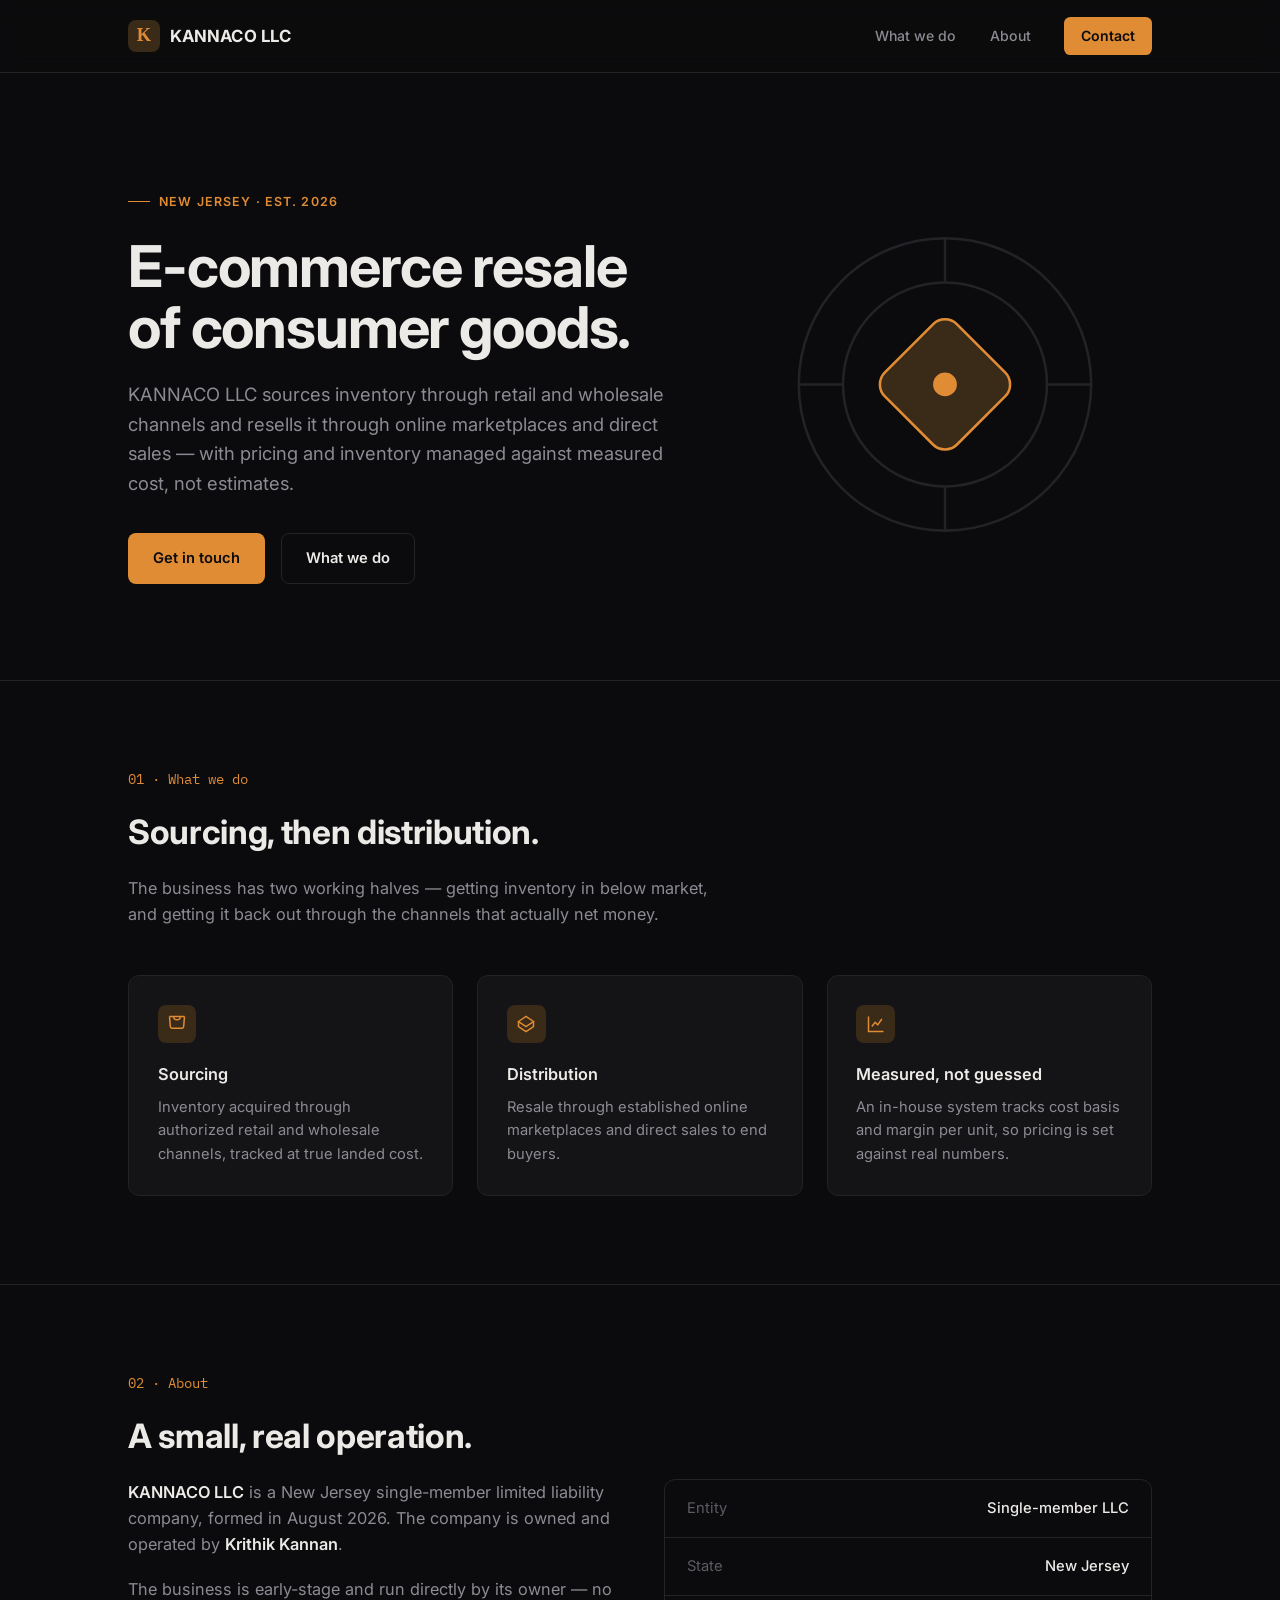
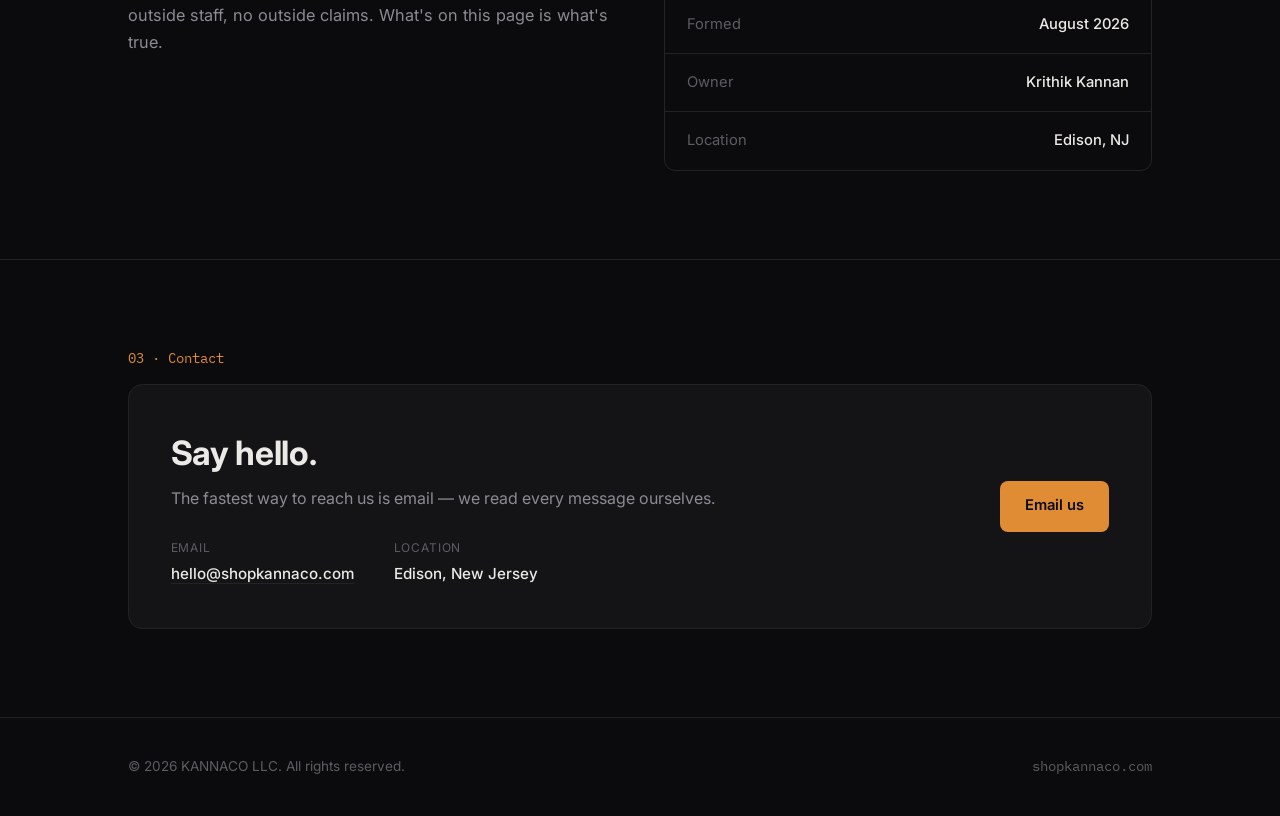
==== index.html @ 07c94c70 "Add files via upload" ====
<!doctype html>
<html lang="en">
<head>
<meta charset="utf-8">
<meta name="viewport" content="width=device-width, initial-scale=1">
<title>KANNACO LLC</title>
<meta name="description" content="KANNACO LLC — e-commerce resale of consumer goods.">
<link rel="icon" href="data:image/svg+xml,%3Csvg xmlns='http://www.w3.org/2000/svg' viewBox='0 0 100 100'%3E%3Crect width='100' height='100' rx='22' fill='%230b0b0d'/%3E%3Ctext x='50' y='68' font-family='Georgia,serif' font-size='58' fill='%23e08c34' text-anchor='middle'%3EK%3C/text%3E%3C/svg%3E">
<link rel="preconnect" href="https://fonts.googleapis.com">
<link rel="preconnect" href="https://fonts.gstatic.com" crossorigin>
<link href="https://fonts.googleapis.com/css2?family=IBM+Plex+Mono:wght@400;500&family=Inter:wght@400;500;600;700&display=swap" rel="stylesheet">
<style>
  :root{
    --bg:#0b0b0d; --bg-raised:#141417; --line:#232327;
    --fg:#eceae6; --dim:#8b8b93; --dimmer:#5c5c63;
    --accent:#e08c34; --accent-soft:#3a2a18;
    --maxw:1080px;
  }
  *{box-sizing:border-box; margin:0; padding:0}
  html{scroll-behavior:smooth}
  @media (prefers-reduced-motion: reduce){ html{scroll-behavior:auto} *{animation:none !important; transition:none !important} }

  body{
    background:var(--bg); color:var(--fg);
    font-family:'Inter',-apple-system,BlinkMacSystemFont,sans-serif;
    font-size:16px; line-height:1.6; -webkit-font-smoothing:antialiased;
  }
  .mono{font-family:'IBM Plex Mono',ui-monospace,monospace}
  a{color:inherit}
  .wrap{max-width:var(--maxw); margin-inline:auto; padding-inline:1.75rem}

  /* ---------- nav ---------- */
  header{
    position:sticky; top:0; z-index:20;
    background:rgba(11,11,13,.82); backdrop-filter:blur(10px);
    border-bottom:1px solid var(--line);
  }
  nav{display:flex; align-items:center; justify-content:space-between; height:4.5rem}
  .brand{display:flex; align-items:center; gap:.6rem; font-weight:700; font-size:1.05rem; letter-spacing:.01em; text-decoration:none}
  .brand .mark{
    width:2rem; height:2rem; border-radius:.5rem; background:var(--accent-soft);
    color:var(--accent); display:flex; align-items:center; justify-content:center;
    font-family:Georgia,serif; font-size:1.15rem; font-weight:700; flex:none;
  }
  .navlinks{display:flex; gap:2.1rem; align-items:center}
  .navlinks a{
    font-size:.88rem; color:var(--dim); text-decoration:none; font-weight:500;
    transition:color .15s ease;
  }
  .navlinks a:hover{color:var(--fg)}
  .navlinks .cta{
    color:var(--bg); background:var(--accent); padding:.5rem 1.05rem; border-radius:.4rem;
    font-weight:600;
  }
  .navlinks .cta:hover{filter:brightness(1.08)}
  .navtoggle{display:none}

  /* ---------- hero ---------- */
  .hero{padding:6.5rem 0 5.5rem; position:relative; overflow:clip}
  .hero-grid{display:grid; grid-template-columns:1.15fr .85fr; gap:3rem; align-items:center}
  .eyebrow{
    display:inline-flex; align-items:center; gap:.55rem; color:var(--accent);
    font-size:.78rem; letter-spacing:.09em; text-transform:uppercase; font-weight:600;
    margin-bottom:1.5rem;
  }
  .eyebrow::before{content:""; width:1.4rem; height:1px; background:var(--accent)}
  h1{
    font-size:clamp(2.4rem, 5vw, 3.6rem); line-height:1.06; letter-spacing:-.02em;
    font-weight:700; margin-bottom:1.4rem;
  }
  .lede{font-size:1.15rem; color:var(--dim); max-width:34rem; margin-bottom:2.2rem}
  .actions{display:flex; gap:1rem; flex-wrap:wrap}
  .btn{
    display:inline-flex; align-items:center; gap:.5rem; padding:.8rem 1.5rem;
    border-radius:.5rem; font-weight:600; font-size:.92rem; text-decoration:none;
    border:1px solid transparent; transition:transform .15s ease, filter .15s ease;
  }
  .btn-primary{background:var(--accent); color:#0b0b0d}
  .btn-primary:hover{filter:brightness(1.08); transform:translateY(-1px)}
  .btn-ghost{border-color:var(--line); color:var(--fg)}
  .btn-ghost:hover{border-color:var(--dimmer)}

  .hero-art{aspect-ratio:1; display:flex; align-items:center; justify-content:center}
  .hero-art svg{width:100%; height:100%; max-width:340px}

  /* ---------- section chrome ---------- */
  section{padding:5.5rem 0; border-top:1px solid var(--line)}
  .num{
    font-family:'IBM Plex Mono',monospace; color:var(--accent); font-size:.85rem;
    margin-bottom:.9rem; display:block;
  }
  h2{font-size:clamp(1.6rem,3vw,2.1rem); letter-spacing:-.01em; margin-bottom:1rem; font-weight:700}
  .section-lede{color:var(--dim); max-width:38rem; font-size:1.02rem; margin-bottom:3rem}

  /* ---------- what we do ---------- */
  .grid3{display:grid; grid-template-columns:repeat(3,1fr); gap:1.5rem}
  .card{
    background:var(--bg-raised); border:1px solid var(--line); border-radius:.7rem;
    padding:1.8rem;
  }
  .card .glyph{
    width:2.4rem; height:2.4rem; border-radius:.5rem; background:var(--accent-soft);
    display:flex; align-items:center; justify-content:center; margin-bottom:1.1rem;
  }
  .card h3{font-size:1.02rem; margin-bottom:.55rem; font-weight:600}
  .card p{color:var(--dim); font-size:.92rem; line-height:1.6}

  /* ---------- about ---------- */
  .about-grid{display:grid; grid-template-columns:1fr 1fr; gap:3rem; align-items:start}
  .about-copy p{color:var(--dim); font-size:1.02rem; margin-bottom:1.2rem; max-width:32rem}
  .about-copy p strong{color:var(--fg); font-weight:600}
  .facts{border:1px solid var(--line); border-radius:.7rem; overflow:hidden}
  .fact{
    display:flex; justify-content:space-between; gap:1rem; padding:1.05rem 1.4rem;
    border-bottom:1px solid var(--line); font-size:.92rem;
  }
  .fact:last-child{border-bottom:none}
  .fact .k{color:var(--dimmer)}
  .fact .v{color:var(--fg); font-weight:500; text-align:right}

  /* ---------- contact ---------- */
  .contact-box{
    background:var(--bg-raised); border:1px solid var(--line); border-radius:.9rem;
    padding:2.6rem; display:flex; justify-content:space-between; align-items:center; gap:2rem; flex-wrap:wrap;
  }
  .contact-box h2{margin-bottom:.4rem}
  .contact-box p{color:var(--dim)}
  .contact-meta{display:flex; gap:2.5rem; margin-top:1.6rem; flex-wrap:wrap}
  .contact-meta .k{font-size:.75rem; text-transform:uppercase; letter-spacing:.07em; color:var(--dimmer); margin-bottom:.3rem}
  .contact-meta .v{font-size:.95rem; font-weight:500}
  .contact-meta a{text-decoration:none; border-bottom:1px solid var(--line)}
  .contact-meta a:hover{border-color:var(--accent); color:var(--accent)}

  footer{border-top:1px solid var(--line); padding:2.4rem 0; color:var(--dimmer); font-size:.85rem}
  footer .wrap{display:flex; justify-content:space-between; align-items:center; flex-wrap:wrap; gap:.8rem}

  @media (max-width: 860px){
    .navlinks{gap:1.2rem}
    .navlinks a:not(.cta){display:none}
    .hero-grid{grid-template-columns:1fr}
    .hero-art{order:-1; max-width:220px; margin-inline:auto}
    .grid3{grid-template-columns:1fr}
    .about-grid{grid-template-columns:1fr; gap:2rem}
    .contact-box{flex-direction:column; align-items:flex-start}
  }
</style>
</head>
<body>

<header>
  <div class="wrap">
    <nav>
      <a class="brand" href="#top">
        <span class="mark">K</span>
        KANNACO&nbsp;LLC
      </a>
      <div class="navlinks">
        <a href="#what-we-do">What we do</a>
        <a href="#about">About</a>
        <a href="#contact" class="cta">Contact</a>
      </div>
    </nav>
  </div>
</header>

<main id="top">

  <section class="hero" style="border-top:none">
    <div class="wrap hero-grid">
      <div>
        <span class="eyebrow">New Jersey · Est. 2026</span>
        <h1>E-commerce resale of&nbsp;consumer&nbsp;goods.</h1>
        <p class="lede">
          KANNACO LLC sources inventory through retail and wholesale channels and
          resells it through online marketplaces and direct sales — with pricing
          and inventory managed against measured cost, not estimates.
        </p>
        <div class="actions">
          <a class="btn btn-primary" href="#contact">Get in touch</a>
          <a class="btn btn-ghost" href="#what-we-do">What we do</a>
        </div>
      </div>
      <div class="hero-art" aria-hidden="true">
        <svg viewBox="0 0 200 200" fill="none">
          <circle cx="100" cy="100" r="86" stroke="#232327" stroke-width="1.5"/>
          <circle cx="100" cy="100" r="60" stroke="#232327" stroke-width="1.5"/>
          <path d="M100 14 L100 40 M100 160 L100 186 M14 100 L40 100 M160 100 L186 100" stroke="#232327" stroke-width="1.5"/>
          <rect x="70" y="70" width="60" height="60" rx="10" fill="#3a2a18" stroke="#e08c34" stroke-width="1.5" transform="rotate(45 100 100)"/>
          <circle cx="100" cy="100" r="7" fill="#e08c34"/>
        </svg>
      </div>
    </div>
  </section>

  <section id="what-we-do">
    <div class="wrap">
      <span class="num">01 · What we do</span>
      <h2>Sourcing, then distribution.</h2>
      <p class="section-lede">
        The business has two working halves — getting inventory in below market,
        and getting it back out through the channels that actually net money.
      </p>
      <div class="grid3">
        <div class="card">
          <div class="glyph">
            <svg width="20" height="20" viewBox="0 0 24 24" fill="none" stroke="#e08c34" stroke-width="1.8"><path d="M3 3h18M3 3l1 12a2 2 0 0 0 2 2h12a2 2 0 0 0 2-2l1-12M8 3v0a4 4 0 0 0 8 0v0"/></svg>
          </div>
          <h3>Sourcing</h3>
          <p>Inventory acquired through authorized retail and wholesale channels, tracked at true landed cost.</p>
        </div>
        <div class="card">
          <div class="glyph">
            <svg width="20" height="20" viewBox="0 0 24 24" fill="none" stroke="#e08c34" stroke-width="1.8"><path d="M3 9l9-6 9 6-9 6-9-6zM3 9v6l9 6 9-6V9"/></svg>
          </div>
          <h3>Distribution</h3>
          <p>Resale through established online marketplaces and direct sales to end buyers.</p>
        </div>
        <div class="card">
          <div class="glyph">
            <svg width="20" height="20" viewBox="0 0 24 24" fill="none" stroke="#e08c34" stroke-width="1.8"><path d="M3 3v18h18M7 15l4-5 3 3 5-7"/></svg>
          </div>
          <h3>Measured, not guessed</h3>
          <p>An in-house system tracks cost basis and margin per unit, so pricing is set against real numbers.</p>
        </div>
      </div>
    </div>
  </section>

  <section id="about">
    <div class="wrap">
      <span class="num">02 · About</span>
      <h2>A small, real operation.</h2>
      <div class="about-grid">
        <div class="about-copy">
          <p>
            <strong>KANNACO LLC</strong> is a New Jersey single-member limited liability
            company, formed in August 2026. The company is owned and operated by
            <strong>Krithik&nbsp;Kannan</strong>.
          </p>
          <p>
            The business is early-stage and run directly by its owner — no outside
            staff, no outside claims. What's on this page is what's true.
          </p>
        </div>
        <div class="facts">
          <div class="fact"><span class="k">Entity</span><span class="v">Single-member LLC</span></div>
          <div class="fact"><span class="k">State</span><span class="v">New Jersey</span></div>
          <div class="fact"><span class="k">Formed</span><span class="v">August 2026</span></div>
          <div class="fact"><span class="k">Owner</span><span class="v">Krithik Kannan</span></div>
          <div class="fact"><span class="k">Location</span><span class="v">Edison, NJ</span></div>
        </div>
      </div>
    </div>
  </section>

  <section id="contact">
    <div class="wrap">
      <span class="num">03 · Contact</span>
      <div class="contact-box">
        <div>
          <h2>Say hello.</h2>
          <p>The fastest way to reach us is email — we read every message ourselves.</p>
          <div class="contact-meta">
            <div><div class="k">Email</div><div class="v"><a href="mailto:hello@shopkannaco.com">hello@shopkannaco.com</a></div></div>
            <div><div class="k">Location</div><div class="v">Edison, New Jersey</div></div>
          </div>
        </div>
        <a class="btn btn-primary" href="mailto:hello@shopkannaco.com">Email us</a>
      </div>
    </div>
  </section>

</main>

<footer>
  <div class="wrap">
    <span>© 2026 KANNACO LLC. All rights reserved.</span>
    <span class="mono" style="color:var(--dimmer)">shopkannaco.com</span>
  </div>
</footer>

</body>
</html>
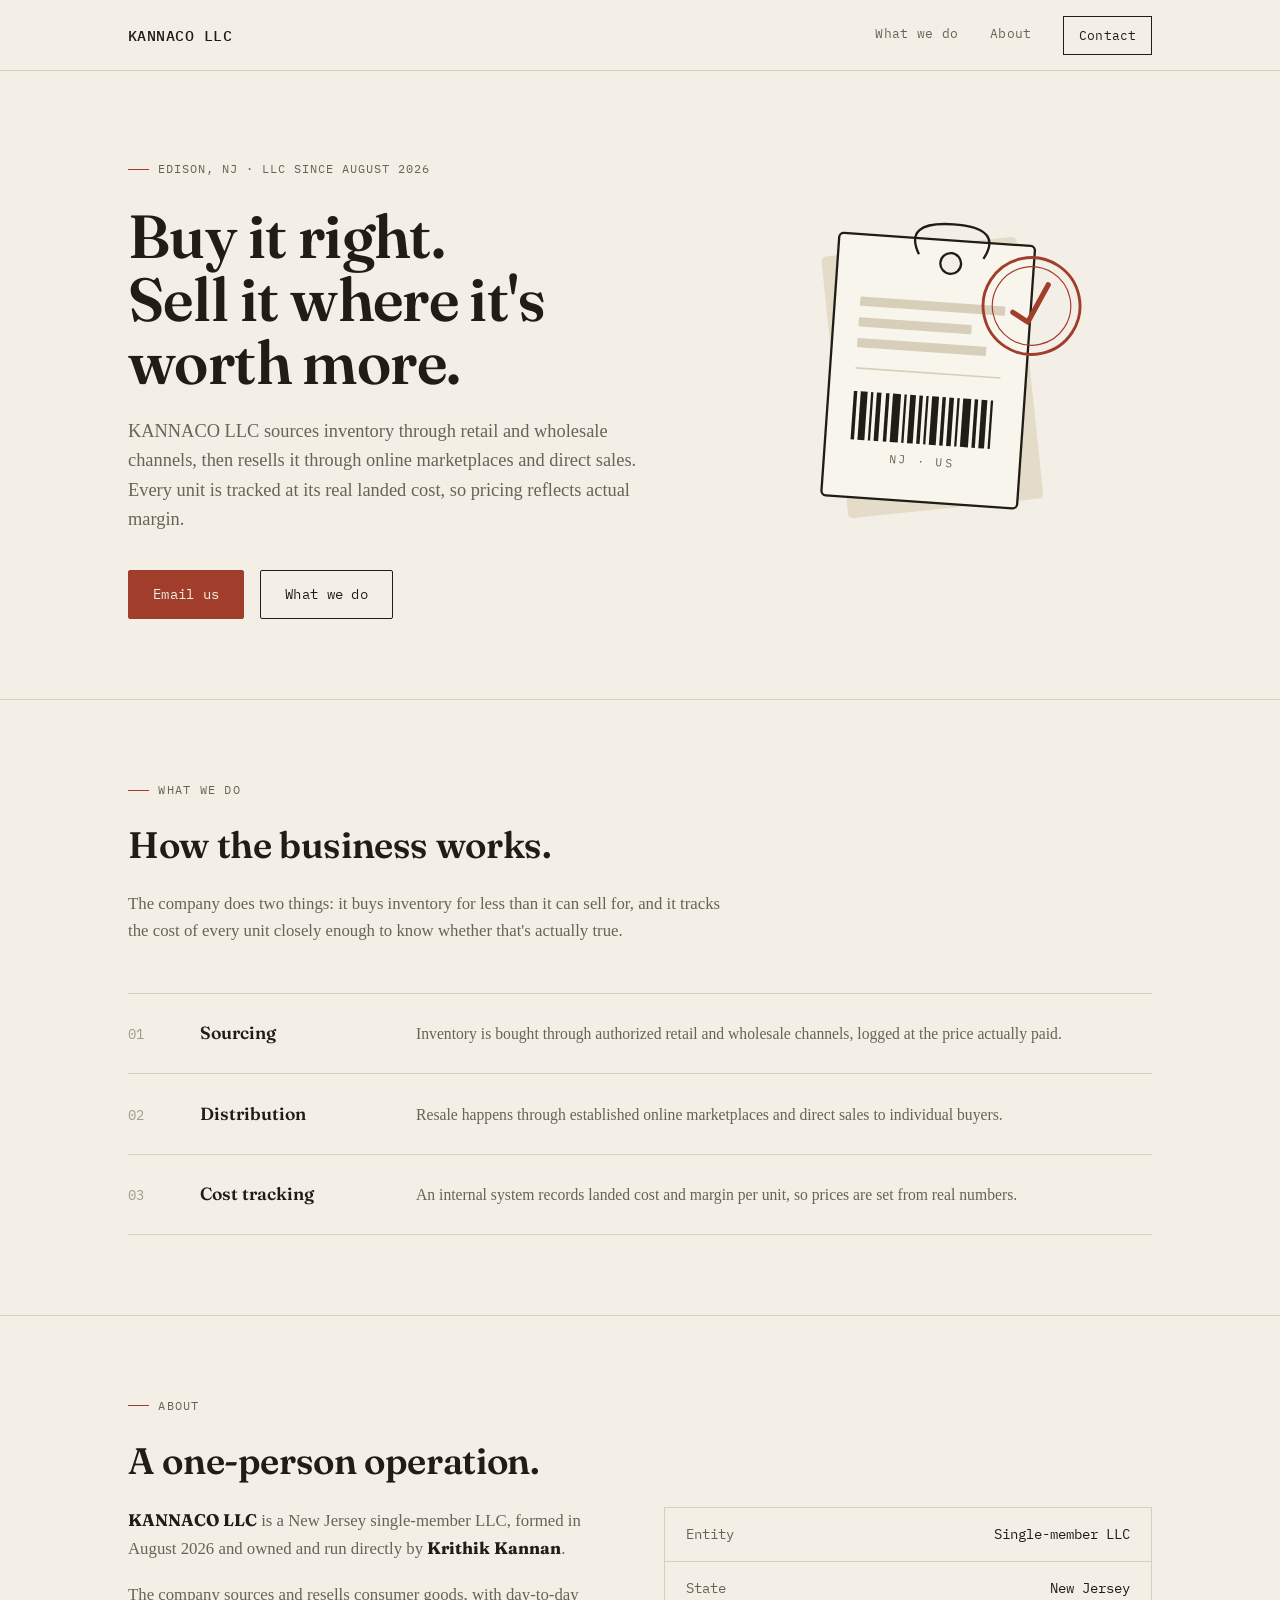
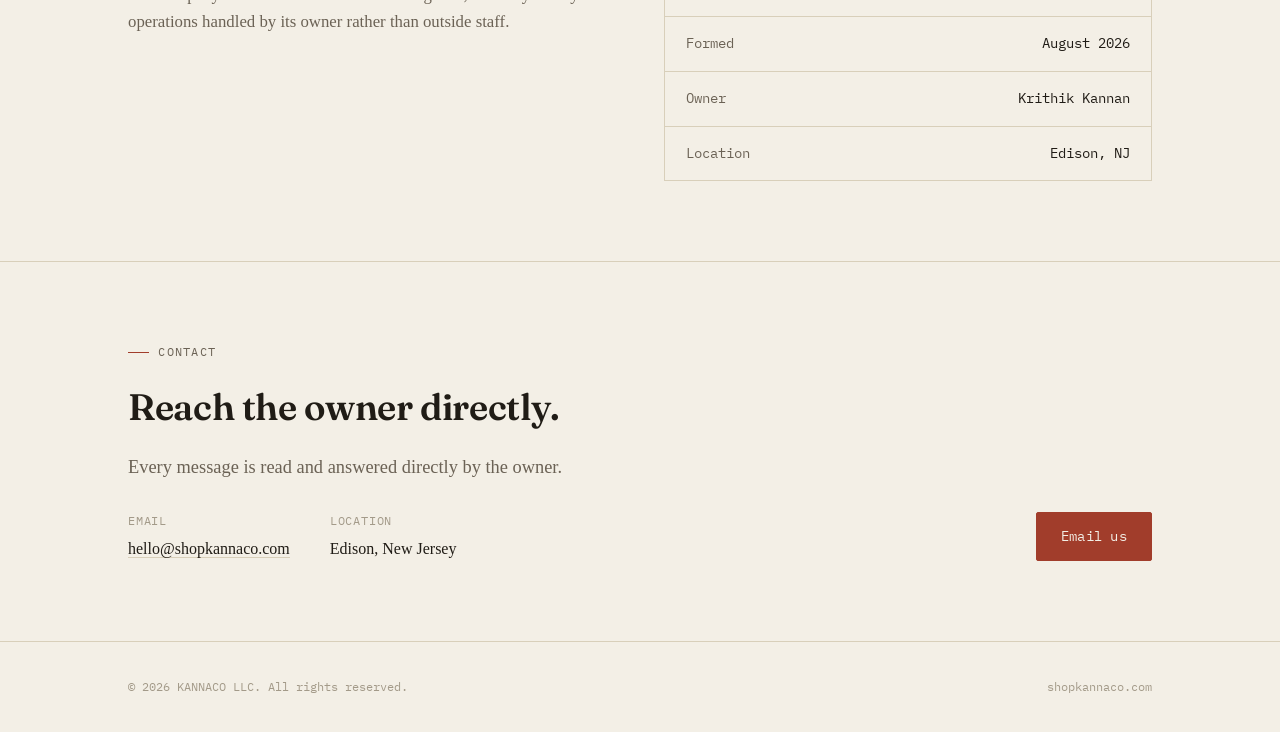
==== commit edd29bc4: "Add files via upload" ====
--- a/index.html
+++ b/index.html
@@ -4,16 +4,16 @@
 <meta charset="utf-8">
 <meta name="viewport" content="width=device-width, initial-scale=1">
 <title>KANNACO LLC</title>
-<meta name="description" content="KANNACO LLC — e-commerce resale of consumer goods.">
-<link rel="icon" href="data:image/svg+xml,%3Csvg xmlns='http://www.w3.org/2000/svg' viewBox='0 0 100 100'%3E%3Crect width='100' height='100' rx='22' fill='%230b0b0d'/%3E%3Ctext x='50' y='68' font-family='Georgia,serif' font-size='58' fill='%23e08c34' text-anchor='middle'%3EK%3C/text%3E%3C/svg%3E">
+<meta name="description" content="KANNACO LLC — e-commerce resale of consumer goods. Edison, New Jersey.">
+<link rel="icon" href="data:image/svg+xml,%3Csvg xmlns='http://www.w3.org/2000/svg' viewBox='0 0 100 100'%3E%3Crect width='100' height='100' fill='%23f3efe6'/%3E%3Ccircle cx='50' cy='50' r='34' fill='none' stroke='%23a13d2b' stroke-width='5'/%3E%3Cpath d='M36 51 L46 61 L66 34' stroke='%23a13d2b' stroke-width='7' fill='none' stroke-linecap='round' stroke-linejoin='round'/%3E%3C/svg%3E">
 <link rel="preconnect" href="https://fonts.googleapis.com">
 <link rel="preconnect" href="https://fonts.gstatic.com" crossorigin>
-<link href="https://fonts.googleapis.com/css2?family=IBM+Plex+Mono:wght@400;500&family=Inter:wght@400;500;600;700&display=swap" rel="stylesheet">
+<link href="https://fonts.googleapis.com/css2?family=Fraunces:opsz,wght@9..144,300..700&family=IBM+Plex+Mono:wght@400;500&display=swap" rel="stylesheet">
 <style>
   :root{
-    --bg:#0b0b0d; --bg-raised:#141417; --line:#232327;
-    --fg:#eceae6; --dim:#8b8b93; --dimmer:#5c5c63;
-    --accent:#e08c34; --accent-soft:#3a2a18;
+    --paper:#f3efe6; --paper-raised:#ece5d3; --line:#d8cfba;
+    --ink:#201c16; --dim:#6b6255; --dimmer:#a39a89;
+    --accent:#a13d2b; --accent-ink:#f3efe6;
     --maxw:1080px;
   }
   *{box-sizing:border-box; margin:0; padding:0}
@@ -21,9 +21,10 @@
   @media (prefers-reduced-motion: reduce){ html{scroll-behavior:auto} *{animation:none !important; transition:none !important} }
 
   body{
-    background:var(--bg); color:var(--fg);
-    font-family:'Inter',-apple-system,BlinkMacSystemFont,sans-serif;
-    font-size:16px; line-height:1.6; -webkit-font-smoothing:antialiased;
+    background:var(--paper); color:var(--ink);
+    font-family:'Fraunces',Georgia,'Times New Roman',serif;
+    font-optical-sizing:auto;
+    font-size:17px; line-height:1.6; -webkit-font-smoothing:antialiased;
   }
   .mono{font-family:'IBM Plex Mono',ui-monospace,monospace}
   a{color:inherit}
@@ -32,116 +33,117 @@
   /* ---------- nav ---------- */
   header{
     position:sticky; top:0; z-index:20;
-    background:rgba(11,11,13,.82); backdrop-filter:blur(10px);
+    background:var(--paper);
     border-bottom:1px solid var(--line);
   }
-  nav{display:flex; align-items:center; justify-content:space-between; height:4.5rem}
-  .brand{display:flex; align-items:center; gap:.6rem; font-weight:700; font-size:1.05rem; letter-spacing:.01em; text-decoration:none}
-  .brand .mark{
-    width:2rem; height:2rem; border-radius:.5rem; background:var(--accent-soft);
-    color:var(--accent); display:flex; align-items:center; justify-content:center;
-    font-family:Georgia,serif; font-size:1.15rem; font-weight:700; flex:none;
-  }
-  .navlinks{display:flex; gap:2.1rem; align-items:center}
+  nav{display:flex; align-items:center; justify-content:space-between; height:4.4rem}
+  .brand{
+    font-family:'IBM Plex Mono',monospace; font-weight:500; font-size:.95rem;
+    letter-spacing:.03em; text-decoration:none; color:var(--ink);
+  }
+  .navlinks{display:flex; gap:2rem; align-items:center}
   .navlinks a{
-    font-size:.88rem; color:var(--dim); text-decoration:none; font-weight:500;
-    transition:color .15s ease;
-  }
-  .navlinks a:hover{color:var(--fg)}
+    font-family:'IBM Plex Mono',monospace; font-size:.82rem; color:var(--dim);
+    text-decoration:none; letter-spacing:.02em;
+    padding-bottom:.2rem; border-bottom:1px solid transparent;
+    transition:color .15s ease, border-color .15s ease;
+  }
+  .navlinks a:hover{color:var(--ink); border-color:var(--dimmer)}
   .navlinks .cta{
-    color:var(--bg); background:var(--accent); padding:.5rem 1.05rem; border-radius:.4rem;
-    font-weight:600;
-  }
-  .navlinks .cta:hover{filter:brightness(1.08)}
-  .navtoggle{display:none}
+    color:var(--ink); border:1px solid var(--ink); padding:.5rem .9rem;
+    border-bottom:1px solid var(--ink);
+  }
+  .navlinks .cta:hover{background:var(--ink); color:var(--paper)}
 
   /* ---------- hero ---------- */
-  .hero{padding:6.5rem 0 5.5rem; position:relative; overflow:clip}
+  .hero{padding:5.5rem 0 5rem; position:relative; overflow:clip}
   .hero-grid{display:grid; grid-template-columns:1.15fr .85fr; gap:3rem; align-items:center}
-  .eyebrow{
-    display:inline-flex; align-items:center; gap:.55rem; color:var(--accent);
-    font-size:.78rem; letter-spacing:.09em; text-transform:uppercase; font-weight:600;
-    margin-bottom:1.5rem;
-  }
-  .eyebrow::before{content:""; width:1.4rem; height:1px; background:var(--accent)}
+  .letterhead{
+    font-family:'IBM Plex Mono',monospace; color:var(--dim); font-size:.78rem;
+    letter-spacing:.08em; text-transform:uppercase; margin-bottom:1.6rem;
+    display:flex; align-items:center; gap:.6rem;
+  }
+  .letterhead::before{content:""; width:1.3rem; height:1px; background:var(--accent); flex:none}
   h1{
-    font-size:clamp(2.4rem, 5vw, 3.6rem); line-height:1.06; letter-spacing:-.02em;
-    font-weight:700; margin-bottom:1.4rem;
-  }
-  .lede{font-size:1.15rem; color:var(--dim); max-width:34rem; margin-bottom:2.2rem}
+    font-family:'Fraunces',serif; font-optical-sizing:auto;
+    font-size:clamp(2.5rem, 5.2vw, 3.8rem); line-height:1.04; letter-spacing:-.01em;
+    font-weight:600; margin-bottom:1.4rem;
+  }
+  .lede{font-size:1.15rem; color:var(--dim); max-width:34rem; margin-bottom:2.2rem; font-family:Georgia,'Times New Roman',serif;}
   .actions{display:flex; gap:1rem; flex-wrap:wrap}
   .btn{
     display:inline-flex; align-items:center; gap:.5rem; padding:.8rem 1.5rem;
-    border-radius:.5rem; font-weight:600; font-size:.92rem; text-decoration:none;
-    border:1px solid transparent; transition:transform .15s ease, filter .15s ease;
-  }
-  .btn-primary{background:var(--accent); color:#0b0b0d}
-  .btn-primary:hover{filter:brightness(1.08); transform:translateY(-1px)}
-  .btn-ghost{border-color:var(--line); color:var(--fg)}
-  .btn-ghost:hover{border-color:var(--dimmer)}
-
-  .hero-art{aspect-ratio:1; display:flex; align-items:center; justify-content:center}
-  .hero-art svg{width:100%; height:100%; max-width:340px}
+    font-family:'IBM Plex Mono',monospace; font-size:.85rem; letter-spacing:.02em;
+    text-decoration:none; border-radius:2px;
+    border:1px solid var(--ink); transition:background .15s ease, color .15s ease;
+  }
+  .btn-primary{background:var(--accent); border-color:var(--accent); color:var(--accent-ink)}
+  .btn-primary:hover{background:#8a3323; border-color:#8a3323}
+  .btn-ghost{color:var(--ink)}
+  .btn-ghost:hover{background:var(--ink); color:var(--paper)}
+
+  .hero-art{display:flex; align-items:center; justify-content:center}
+  .hero-art svg{width:100%; height:auto; max-width:300px}
 
   /* ---------- section chrome ---------- */
-  section{padding:5.5rem 0; border-top:1px solid var(--line)}
-  .num{
-    font-family:'IBM Plex Mono',monospace; color:var(--accent); font-size:.85rem;
-    margin-bottom:.9rem; display:block;
-  }
-  h2{font-size:clamp(1.6rem,3vw,2.1rem); letter-spacing:-.01em; margin-bottom:1rem; font-weight:700}
-  .section-lede{color:var(--dim); max-width:38rem; font-size:1.02rem; margin-bottom:3rem}
-
-  /* ---------- what we do ---------- */
-  .grid3{display:grid; grid-template-columns:repeat(3,1fr); gap:1.5rem}
-  .card{
-    background:var(--bg-raised); border:1px solid var(--line); border-radius:.7rem;
-    padding:1.8rem;
-  }
-  .card .glyph{
-    width:2.4rem; height:2.4rem; border-radius:.5rem; background:var(--accent-soft);
-    display:flex; align-items:center; justify-content:center; margin-bottom:1.1rem;
-  }
-  .card h3{font-size:1.02rem; margin-bottom:.55rem; font-weight:600}
-  .card p{color:var(--dim); font-size:.92rem; line-height:1.6}
+  section{padding:5rem 0; border-top:1px solid var(--line)}
+  .kicker{
+    font-family:'IBM Plex Mono',monospace; color:var(--dim); font-size:.78rem;
+    letter-spacing:.1em; text-transform:uppercase; margin-bottom:1rem; display:flex;
+    align-items:center; gap:.6rem;
+  }
+  .kicker::before{content:""; width:1.3rem; height:1px; background:var(--accent); flex:none}
+  h2{
+    font-family:'Fraunces',serif; font-optical-sizing:auto;
+    font-size:clamp(1.7rem,3.2vw,2.3rem); letter-spacing:-.01em; margin-bottom:1rem; font-weight:600;
+  }
+  .section-lede{color:var(--dim); max-width:38rem; font-size:1.05rem; margin-bottom:3rem; font-family:Georgia,'Times New Roman',serif;}
+
+  /* ---------- what we do: manifest rows ---------- */
+  .manifest{border-top:1px solid var(--line)}
+  .row{
+    display:grid; grid-template-columns:3rem 12rem 1fr; gap:1.5rem;
+    padding:1.6rem 0; border-bottom:1px solid var(--line); align-items:baseline;
+  }
+  .row .idx{font-family:'IBM Plex Mono',monospace; color:var(--dimmer); font-size:.85rem}
+  .row .label{font-family:'Fraunces',serif; font-weight:600; font-size:1.1rem}
+  .row .desc{color:var(--dim); font-family:Georgia,'Times New Roman',serif; font-size:.98rem; line-height:1.6}
 
   /* ---------- about ---------- */
   .about-grid{display:grid; grid-template-columns:1fr 1fr; gap:3rem; align-items:start}
-  .about-copy p{color:var(--dim); font-size:1.02rem; margin-bottom:1.2rem; max-width:32rem}
-  .about-copy p strong{color:var(--fg); font-weight:600}
-  .facts{border:1px solid var(--line); border-radius:.7rem; overflow:hidden}
+  .about-copy p{color:var(--dim); font-size:1.05rem; margin-bottom:1.2rem; max-width:32rem; font-family:Georgia,'Times New Roman',serif;}
+  .about-copy p strong{color:var(--ink); font-weight:700; font-family:'Fraunces',serif;}
+  .facts{border:1px solid var(--line)}
   .fact{
-    display:flex; justify-content:space-between; gap:1rem; padding:1.05rem 1.4rem;
-    border-bottom:1px solid var(--line); font-size:.92rem;
+    display:flex; justify-content:space-between; gap:1rem; padding:1rem 1.3rem;
+    border-bottom:1px solid var(--line); font-family:'IBM Plex Mono',monospace; font-size:.85rem;
   }
   .fact:last-child{border-bottom:none}
-  .fact .k{color:var(--dimmer)}
-  .fact .v{color:var(--fg); font-weight:500; text-align:right}
+  .fact .k{color:var(--dim)}
+  .fact .v{color:var(--ink); text-align:right}
 
   /* ---------- contact ---------- */
-  .contact-box{
-    background:var(--bg-raised); border:1px solid var(--line); border-radius:.9rem;
-    padding:2.6rem; display:flex; justify-content:space-between; align-items:center; gap:2rem; flex-wrap:wrap;
-  }
-  .contact-box h2{margin-bottom:.4rem}
-  .contact-box p{color:var(--dim)}
-  .contact-meta{display:flex; gap:2.5rem; margin-top:1.6rem; flex-wrap:wrap}
-  .contact-meta .k{font-size:.75rem; text-transform:uppercase; letter-spacing:.07em; color:var(--dimmer); margin-bottom:.3rem}
-  .contact-meta .v{font-size:.95rem; font-weight:500}
+  .contact-grid{display:flex; justify-content:space-between; align-items:flex-end; gap:2rem; flex-wrap:wrap}
+  .contact-meta{display:flex; gap:2.5rem; margin-top:1.8rem; flex-wrap:wrap}
+  .contact-meta .k{font-family:'IBM Plex Mono',monospace; font-size:.72rem; text-transform:uppercase; letter-spacing:.07em; color:var(--dimmer); margin-bottom:.35rem}
+  .contact-meta .v{font-size:1rem; font-family:Georgia,serif;}
   .contact-meta a{text-decoration:none; border-bottom:1px solid var(--line)}
   .contact-meta a:hover{border-color:var(--accent); color:var(--accent)}
 
-  footer{border-top:1px solid var(--line); padding:2.4rem 0; color:var(--dimmer); font-size:.85rem}
+  footer{border-top:1px solid var(--line); padding:2.2rem 0; color:var(--dimmer); font-family:'IBM Plex Mono',monospace; font-size:.78rem}
   footer .wrap{display:flex; justify-content:space-between; align-items:center; flex-wrap:wrap; gap:.8rem}
 
   @media (max-width: 860px){
-    .navlinks{gap:1.2rem}
+    .navlinks{gap:1.1rem}
     .navlinks a:not(.cta){display:none}
     .hero-grid{grid-template-columns:1fr}
-    .hero-art{order:-1; max-width:220px; margin-inline:auto}
-    .grid3{grid-template-columns:1fr}
+    .hero-art{order:-1; max-width:200px; margin-inline:auto}
     .about-grid{grid-template-columns:1fr; gap:2rem}
-    .contact-box{flex-direction:column; align-items:flex-start}
+    .row{grid-template-columns:2.2rem 1fr; grid-template-areas:"idx label" ". desc"}
+    .row .idx{grid-area:idx}
+    .row .label{grid-area:label}
+    .row .desc{grid-area:desc}
+    .contact-grid{flex-direction:column; align-items:flex-start}
   }
 </style>
 </head>
@@ -150,10 +152,7 @@
 <header>
   <div class="wrap">
     <nav>
-      <a class="brand" href="#top">
-        <span class="mark">K</span>
-        KANNACO&nbsp;LLC
-      </a>
+      <a class="brand" href="#top">KANNACO LLC</a>
       <div class="navlinks">
         <a href="#what-we-do">What we do</a>
         <a href="#about">About</a>
@@ -168,25 +167,56 @@
   <section class="hero" style="border-top:none">
     <div class="wrap hero-grid">
       <div>
-        <span class="eyebrow">New Jersey · Est. 2026</span>
-        <h1>E-commerce resale of&nbsp;consumer&nbsp;goods.</h1>
+        <span class="letterhead">Edison, NJ · LLC since August 2026</span>
+        <h1>Buy it right.<br>Sell it where it's worth more.</h1>
         <p class="lede">
-          KANNACO LLC sources inventory through retail and wholesale channels and
-          resells it through online marketplaces and direct sales — with pricing
-          and inventory managed against measured cost, not estimates.
+          KANNACO LLC sources inventory through retail and wholesale channels, then
+          resells it through online marketplaces and direct sales. Every unit is
+          tracked at its real landed cost, so pricing reflects actual margin.
         </p>
         <div class="actions">
-          <a class="btn btn-primary" href="#contact">Get in touch</a>
+          <a class="btn btn-primary" href="mailto:hello@shopkannaco.com">Email us</a>
           <a class="btn btn-ghost" href="#what-we-do">What we do</a>
         </div>
       </div>
       <div class="hero-art" aria-hidden="true">
-        <svg viewBox="0 0 200 200" fill="none">
-          <circle cx="100" cy="100" r="86" stroke="#232327" stroke-width="1.5"/>
-          <circle cx="100" cy="100" r="60" stroke="#232327" stroke-width="1.5"/>
-          <path d="M100 14 L100 40 M100 160 L100 186 M14 100 L40 100 M160 100 L186 100" stroke="#232327" stroke-width="1.5"/>
-          <rect x="70" y="70" width="60" height="60" rx="10" fill="#3a2a18" stroke="#e08c34" stroke-width="1.5" transform="rotate(45 100 100)"/>
-          <circle cx="100" cy="100" r="7" fill="#e08c34"/>
+        <svg viewBox="0 0 260 300" fill="none" xmlns="http://www.w3.org/2000/svg">
+          <rect x="34" y="26" width="170" height="228" rx="4" transform="rotate(-6 119 140)" fill="#e4dcc8"/>
+          <g transform="rotate(4 115 140)">
+            <rect x="30" y="20" width="170" height="228" rx="4" fill="#f8f5ec" stroke="#201c16" stroke-width="2"/>
+            <path d="M100 34 Q 84 6 128 6 Q 172 6 156 34" stroke="#201c16" stroke-width="2" fill="none"/>
+            <circle cx="128" cy="40" r="9" fill="#f3efe6" stroke="#201c16" stroke-width="2"/>
+            <rect x="52" y="74" width="126" height="8" rx="1" fill="#d8cfba"/>
+            <rect x="52" y="92" width="98" height="8" rx="1" fill="#d8cfba"/>
+            <rect x="52" y="110" width="112" height="8" rx="1" fill="#d8cfba"/>
+            <line x1="52" y1="136" x2="178" y2="136" stroke="#d8cfba" stroke-width="1.5"/>
+            <g fill="#201c16">
+              <rect x="52" y="156" width="3" height="42"/>
+              <rect x="58" y="156" width="6" height="42"/>
+              <rect x="67" y="156" width="2" height="42"/>
+              <rect x="72" y="156" width="4" height="42"/>
+              <rect x="80" y="156" width="3" height="42"/>
+              <rect x="86" y="156" width="7" height="42"/>
+              <rect x="96" y="156" width="2" height="42"/>
+              <rect x="101" y="156" width="5" height="42"/>
+              <rect x="109" y="156" width="3" height="42"/>
+              <rect x="115" y="156" width="2" height="42"/>
+              <rect x="120" y="156" width="6" height="42"/>
+              <rect x="129" y="156" width="3" height="42"/>
+              <rect x="135" y="156" width="4" height="42"/>
+              <rect x="142" y="156" width="2" height="42"/>
+              <rect x="147" y="156" width="7" height="42"/>
+              <rect x="157" y="156" width="3" height="42"/>
+              <rect x="163" y="156" width="5" height="42"/>
+              <rect x="171" y="156" width="2" height="42"/>
+            </g>
+            <text x="115" y="216" text-anchor="middle" font-family="IBM Plex Mono, monospace" font-size="10" letter-spacing="2" fill="#6b6255">NJ &#183; US</text>
+          </g>
+          <g transform="rotate(-12 205 78)">
+            <circle cx="205" cy="78" r="42" fill="none" stroke="#a13d2b" stroke-width="2.5"/>
+            <circle cx="205" cy="78" r="34" fill="none" stroke="#a13d2b" stroke-width="1"/>
+            <path d="M188 80 l11 11 l24 -28" stroke="#a13d2b" stroke-width="4.5" fill="none" stroke-linecap="round" stroke-linejoin="round"/>
+          </g>
         </svg>
       </div>
     </div>
@@ -194,33 +224,28 @@
 
   <section id="what-we-do">
     <div class="wrap">
-      <span class="num">01 · What we do</span>
-      <h2>Sourcing, then distribution.</h2>
+      <span class="kicker">What we do</span>
+      <h2>How the business works.</h2>
       <p class="section-lede">
-        The business has two working halves — getting inventory in below market,
-        and getting it back out through the channels that actually net money.
+        The company does two things: it buys inventory for less than it can sell
+        for, and it tracks the cost of every unit closely enough to know whether
+        that's actually true.
       </p>
-      <div class="grid3">
-        <div class="card">
-          <div class="glyph">
-            <svg width="20" height="20" viewBox="0 0 24 24" fill="none" stroke="#e08c34" stroke-width="1.8"><path d="M3 3h18M3 3l1 12a2 2 0 0 0 2 2h12a2 2 0 0 0 2-2l1-12M8 3v0a4 4 0 0 0 8 0v0"/></svg>
-          </div>
-          <h3>Sourcing</h3>
-          <p>Inventory acquired through authorized retail and wholesale channels, tracked at true landed cost.</p>
-        </div>
-        <div class="card">
-          <div class="glyph">
-            <svg width="20" height="20" viewBox="0 0 24 24" fill="none" stroke="#e08c34" stroke-width="1.8"><path d="M3 9l9-6 9 6-9 6-9-6zM3 9v6l9 6 9-6V9"/></svg>
-          </div>
-          <h3>Distribution</h3>
-          <p>Resale through established online marketplaces and direct sales to end buyers.</p>
-        </div>
-        <div class="card">
-          <div class="glyph">
-            <svg width="20" height="20" viewBox="0 0 24 24" fill="none" stroke="#e08c34" stroke-width="1.8"><path d="M3 3v18h18M7 15l4-5 3 3 5-7"/></svg>
-          </div>
-          <h3>Measured, not guessed</h3>
-          <p>An in-house system tracks cost basis and margin per unit, so pricing is set against real numbers.</p>
+      <div class="manifest">
+        <div class="row">
+          <span class="idx mono">01</span>
+          <span class="label">Sourcing</span>
+          <span class="desc">Inventory is bought through authorized retail and wholesale channels, logged at the price actually paid.</span>
+        </div>
+        <div class="row">
+          <span class="idx mono">02</span>
+          <span class="label">Distribution</span>
+          <span class="desc">Resale happens through established online marketplaces and direct sales to individual buyers.</span>
+        </div>
+        <div class="row">
+          <span class="idx mono">03</span>
+          <span class="label">Cost tracking</span>
+          <span class="desc">An internal system records landed cost and margin per unit, so prices are set from real numbers.</span>
         </div>
       </div>
     </div>
@@ -228,18 +253,18 @@
 
   <section id="about">
     <div class="wrap">
-      <span class="num">02 · About</span>
-      <h2>A small, real operation.</h2>
+      <span class="kicker">About</span>
+      <h2>A one-person operation.</h2>
       <div class="about-grid">
         <div class="about-copy">
           <p>
-            <strong>KANNACO LLC</strong> is a New Jersey single-member limited liability
-            company, formed in August 2026. The company is owned and operated by
-            <strong>Krithik&nbsp;Kannan</strong>.
+            <strong>KANNACO LLC</strong> is a New Jersey single-member LLC, formed
+            in August 2026 and owned and run directly by
+            <strong>Krithik Kannan</strong>.
           </p>
           <p>
-            The business is early-stage and run directly by its owner — no outside
-            staff, no outside claims. What's on this page is what's true.
+            The company sources and resells consumer goods, with day-to-day
+            operations handled by its owner rather than outside staff.
           </p>
         </div>
         <div class="facts">
@@ -255,11 +280,11 @@
 
   <section id="contact">
     <div class="wrap">
-      <span class="num">03 · Contact</span>
-      <div class="contact-box">
+      <span class="kicker">Contact</span>
+      <div class="contact-grid">
         <div>
-          <h2>Say hello.</h2>
-          <p>The fastest way to reach us is email — we read every message ourselves.</p>
+          <h2>Reach the owner directly.</h2>
+          <p class="lede" style="margin-bottom:0">Every message is read and answered directly by the owner.</p>
           <div class="contact-meta">
             <div><div class="k">Email</div><div class="v"><a href="mailto:hello@shopkannaco.com">hello@shopkannaco.com</a></div></div>
             <div><div class="k">Location</div><div class="v">Edison, New Jersey</div></div>
@@ -274,8 +299,8 @@
 
 <footer>
   <div class="wrap">
-    <span>© 2026 KANNACO LLC. All rights reserved.</span>
-    <span class="mono" style="color:var(--dimmer)">shopkannaco.com</span>
+    <span>&copy; 2026 KANNACO LLC. All rights reserved.</span>
+    <span>shopkannaco.com</span>
   </div>
 </footer>
 
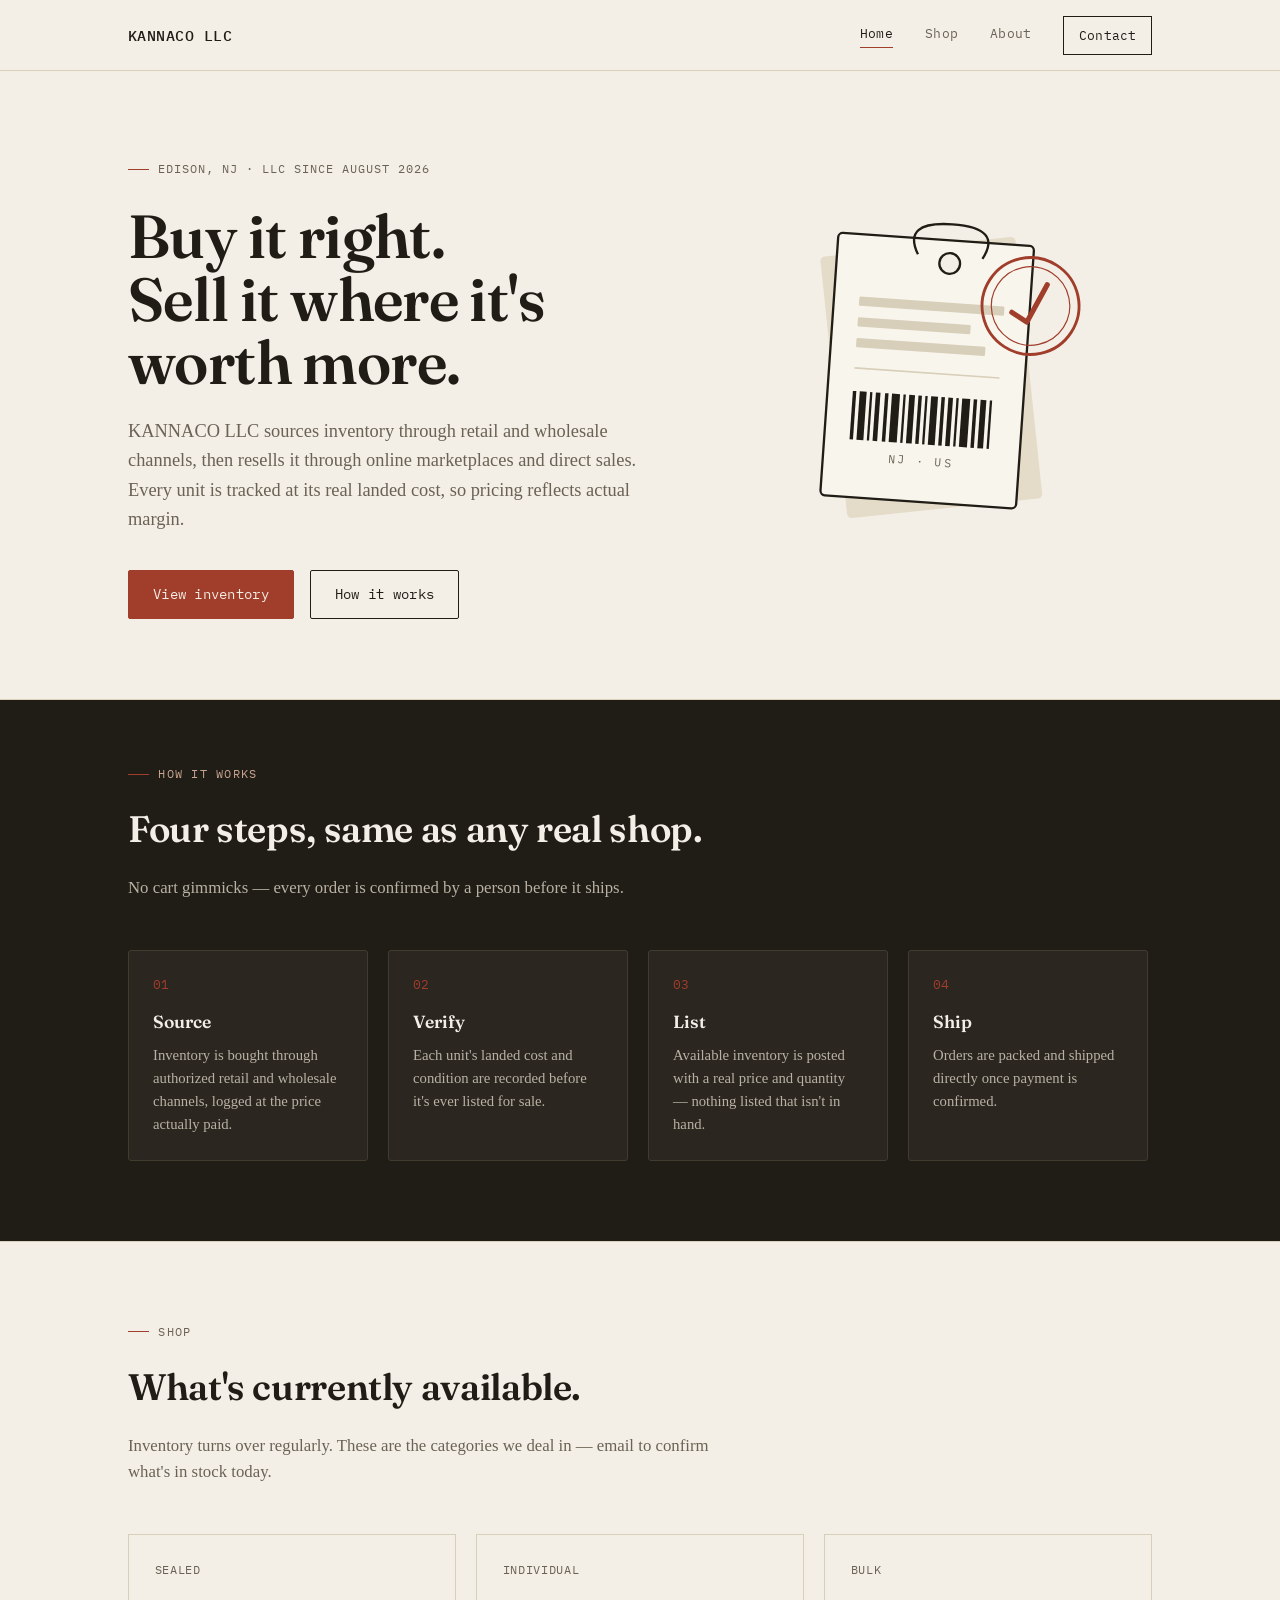
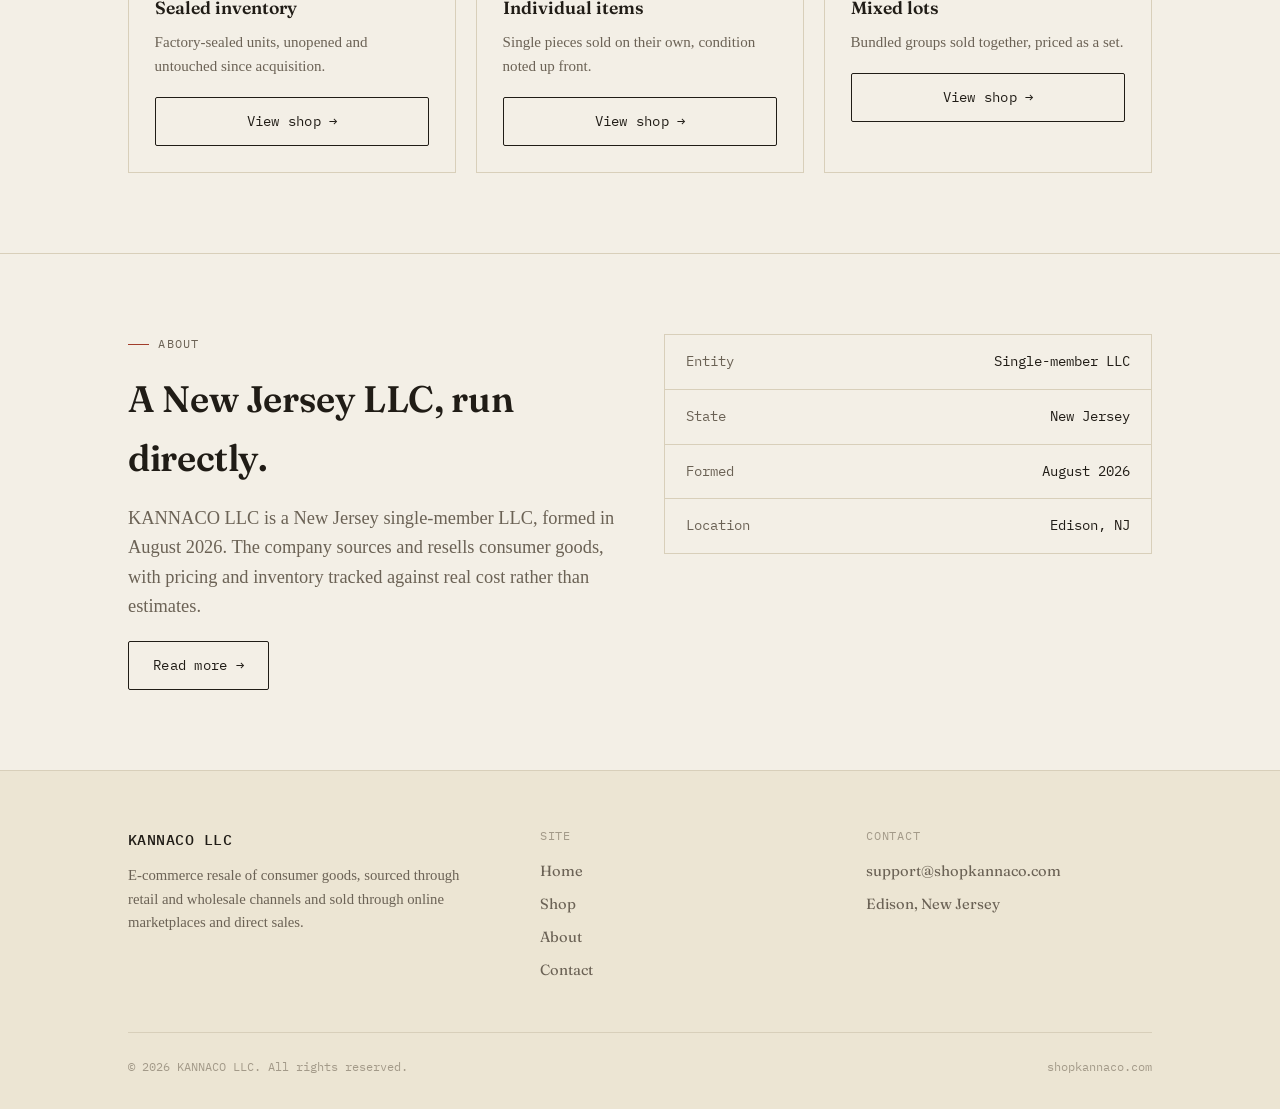
==== commit 95f71543: "Add files via upload" ====
--- a/index.html
+++ b/index.html
@@ -9,165 +9,30 @@
 <link rel="preconnect" href="https://fonts.googleapis.com">
 <link rel="preconnect" href="https://fonts.gstatic.com" crossorigin>
 <link href="https://fonts.googleapis.com/css2?family=Fraunces:opsz,wght@9..144,300..700&family=IBM+Plex+Mono:wght@400;500&display=swap" rel="stylesheet">
-<style>
-  :root{
-    --paper:#f3efe6; --paper-raised:#ece5d3; --line:#d8cfba;
-    --ink:#201c16; --dim:#6b6255; --dimmer:#a39a89;
-    --accent:#a13d2b; --accent-ink:#f3efe6;
-    --maxw:1080px;
-  }
-  *{box-sizing:border-box; margin:0; padding:0}
-  html{scroll-behavior:smooth}
-  @media (prefers-reduced-motion: reduce){ html{scroll-behavior:auto} *{animation:none !important; transition:none !important} }
-
-  body{
-    background:var(--paper); color:var(--ink);
-    font-family:'Fraunces',Georgia,'Times New Roman',serif;
-    font-optical-sizing:auto;
-    font-size:17px; line-height:1.6; -webkit-font-smoothing:antialiased;
-  }
-  .mono{font-family:'IBM Plex Mono',ui-monospace,monospace}
-  a{color:inherit}
-  .wrap{max-width:var(--maxw); margin-inline:auto; padding-inline:1.75rem}
-
-  /* ---------- nav ---------- */
-  header{
-    position:sticky; top:0; z-index:20;
-    background:var(--paper);
-    border-bottom:1px solid var(--line);
-  }
-  nav{display:flex; align-items:center; justify-content:space-between; height:4.4rem}
-  .brand{
-    font-family:'IBM Plex Mono',monospace; font-weight:500; font-size:.95rem;
-    letter-spacing:.03em; text-decoration:none; color:var(--ink);
-  }
-  .navlinks{display:flex; gap:2rem; align-items:center}
-  .navlinks a{
-    font-family:'IBM Plex Mono',monospace; font-size:.82rem; color:var(--dim);
-    text-decoration:none; letter-spacing:.02em;
-    padding-bottom:.2rem; border-bottom:1px solid transparent;
-    transition:color .15s ease, border-color .15s ease;
-  }
-  .navlinks a:hover{color:var(--ink); border-color:var(--dimmer)}
-  .navlinks .cta{
-    color:var(--ink); border:1px solid var(--ink); padding:.5rem .9rem;
-    border-bottom:1px solid var(--ink);
-  }
-  .navlinks .cta:hover{background:var(--ink); color:var(--paper)}
-
-  /* ---------- hero ---------- */
-  .hero{padding:5.5rem 0 5rem; position:relative; overflow:clip}
-  .hero-grid{display:grid; grid-template-columns:1.15fr .85fr; gap:3rem; align-items:center}
-  .letterhead{
-    font-family:'IBM Plex Mono',monospace; color:var(--dim); font-size:.78rem;
-    letter-spacing:.08em; text-transform:uppercase; margin-bottom:1.6rem;
-    display:flex; align-items:center; gap:.6rem;
-  }
-  .letterhead::before{content:""; width:1.3rem; height:1px; background:var(--accent); flex:none}
-  h1{
-    font-family:'Fraunces',serif; font-optical-sizing:auto;
-    font-size:clamp(2.5rem, 5.2vw, 3.8rem); line-height:1.04; letter-spacing:-.01em;
-    font-weight:600; margin-bottom:1.4rem;
-  }
-  .lede{font-size:1.15rem; color:var(--dim); max-width:34rem; margin-bottom:2.2rem; font-family:Georgia,'Times New Roman',serif;}
-  .actions{display:flex; gap:1rem; flex-wrap:wrap}
-  .btn{
-    display:inline-flex; align-items:center; gap:.5rem; padding:.8rem 1.5rem;
-    font-family:'IBM Plex Mono',monospace; font-size:.85rem; letter-spacing:.02em;
-    text-decoration:none; border-radius:2px;
-    border:1px solid var(--ink); transition:background .15s ease, color .15s ease;
-  }
-  .btn-primary{background:var(--accent); border-color:var(--accent); color:var(--accent-ink)}
-  .btn-primary:hover{background:#8a3323; border-color:#8a3323}
-  .btn-ghost{color:var(--ink)}
-  .btn-ghost:hover{background:var(--ink); color:var(--paper)}
-
-  .hero-art{display:flex; align-items:center; justify-content:center}
-  .hero-art svg{width:100%; height:auto; max-width:300px}
-
-  /* ---------- section chrome ---------- */
-  section{padding:5rem 0; border-top:1px solid var(--line)}
-  .kicker{
-    font-family:'IBM Plex Mono',monospace; color:var(--dim); font-size:.78rem;
-    letter-spacing:.1em; text-transform:uppercase; margin-bottom:1rem; display:flex;
-    align-items:center; gap:.6rem;
-  }
-  .kicker::before{content:""; width:1.3rem; height:1px; background:var(--accent); flex:none}
-  h2{
-    font-family:'Fraunces',serif; font-optical-sizing:auto;
-    font-size:clamp(1.7rem,3.2vw,2.3rem); letter-spacing:-.01em; margin-bottom:1rem; font-weight:600;
-  }
-  .section-lede{color:var(--dim); max-width:38rem; font-size:1.05rem; margin-bottom:3rem; font-family:Georgia,'Times New Roman',serif;}
-
-  /* ---------- what we do: manifest rows ---------- */
-  .manifest{border-top:1px solid var(--line)}
-  .row{
-    display:grid; grid-template-columns:3rem 12rem 1fr; gap:1.5rem;
-    padding:1.6rem 0; border-bottom:1px solid var(--line); align-items:baseline;
-  }
-  .row .idx{font-family:'IBM Plex Mono',monospace; color:var(--dimmer); font-size:.85rem}
-  .row .label{font-family:'Fraunces',serif; font-weight:600; font-size:1.1rem}
-  .row .desc{color:var(--dim); font-family:Georgia,'Times New Roman',serif; font-size:.98rem; line-height:1.6}
-
-  /* ---------- about ---------- */
-  .about-grid{display:grid; grid-template-columns:1fr 1fr; gap:3rem; align-items:start}
-  .about-copy p{color:var(--dim); font-size:1.05rem; margin-bottom:1.2rem; max-width:32rem; font-family:Georgia,'Times New Roman',serif;}
-  .about-copy p strong{color:var(--ink); font-weight:700; font-family:'Fraunces',serif;}
-  .facts{border:1px solid var(--line)}
-  .fact{
-    display:flex; justify-content:space-between; gap:1rem; padding:1rem 1.3rem;
-    border-bottom:1px solid var(--line); font-family:'IBM Plex Mono',monospace; font-size:.85rem;
-  }
-  .fact:last-child{border-bottom:none}
-  .fact .k{color:var(--dim)}
-  .fact .v{color:var(--ink); text-align:right}
-
-  /* ---------- contact ---------- */
-  .contact-grid{display:flex; justify-content:space-between; align-items:flex-end; gap:2rem; flex-wrap:wrap}
-  .contact-meta{display:flex; gap:2.5rem; margin-top:1.8rem; flex-wrap:wrap}
-  .contact-meta .k{font-family:'IBM Plex Mono',monospace; font-size:.72rem; text-transform:uppercase; letter-spacing:.07em; color:var(--dimmer); margin-bottom:.35rem}
-  .contact-meta .v{font-size:1rem; font-family:Georgia,serif;}
-  .contact-meta a{text-decoration:none; border-bottom:1px solid var(--line)}
-  .contact-meta a:hover{border-color:var(--accent); color:var(--accent)}
-
-  footer{border-top:1px solid var(--line); padding:2.2rem 0; color:var(--dimmer); font-family:'IBM Plex Mono',monospace; font-size:.78rem}
-  footer .wrap{display:flex; justify-content:space-between; align-items:center; flex-wrap:wrap; gap:.8rem}
-
-  @media (max-width: 860px){
-    .navlinks{gap:1.1rem}
-    .navlinks a:not(.cta){display:none}
-    .hero-grid{grid-template-columns:1fr}
-    .hero-art{order:-1; max-width:200px; margin-inline:auto}
-    .about-grid{grid-template-columns:1fr; gap:2rem}
-    .row{grid-template-columns:2.2rem 1fr; grid-template-areas:"idx label" ". desc"}
-    .row .idx{grid-area:idx}
-    .row .label{grid-area:label}
-    .row .desc{grid-area:desc}
-    .contact-grid{flex-direction:column; align-items:flex-start}
-  }
-</style>
+<link rel="stylesheet" href="site.css">
 </head>
 <body>
 
 <header>
   <div class="wrap">
     <nav>
-      <a class="brand" href="#top">KANNACO LLC</a>
+      <a class="brand" href="index.html">KANNACO LLC</a>
       <div class="navlinks">
-        <a href="#what-we-do">What we do</a>
-        <a href="#about">About</a>
-        <a href="#contact" class="cta">Contact</a>
+        <a href="index.html">Home</a>
+        <a href="shop.html">Shop</a>
+        <a href="about.html">About</a>
+        <a href="contact.html" class="cta">Contact</a>
       </div>
     </nav>
   </div>
 </header>
 
-<main id="top">
+<main>
 
   <section class="hero" style="border-top:none">
     <div class="wrap hero-grid">
-      <div>
-        <span class="letterhead">Edison, NJ · LLC since August 2026</span>
+      <div class="reveal is-visible">
+        <span class="letterhead">Edison, NJ &middot; LLC since August 2026</span>
         <h1>Buy it right.<br>Sell it where it's worth more.</h1>
         <p class="lede">
           KANNACO LLC sources inventory through retail and wholesale channels, then
@@ -175,8 +40,8 @@
           tracked at its real landed cost, so pricing reflects actual margin.
         </p>
         <div class="actions">
-          <a class="btn btn-primary" href="mailto:hello@shopkannaco.com">Email us</a>
-          <a class="btn btn-ghost" href="#what-we-do">What we do</a>
+          <a class="btn btn-primary" href="shop.html">View inventory</a>
+          <a class="btn btn-ghost" href="about.html">How it works</a>
         </div>
       </div>
       <div class="hero-art" aria-hidden="true">
@@ -222,75 +87,83 @@
     </div>
   </section>
 
-  <section id="what-we-do">
+  <section class="strip" style="border-top:1px solid var(--line)">
     <div class="wrap">
-      <span class="kicker">What we do</span>
-      <h2>How the business works.</h2>
-      <p class="section-lede">
-        The company does two things: it buys inventory for less than it can sell
-        for, and it tracks the cost of every unit closely enough to know whether
-        that's actually true.
-      </p>
-      <div class="manifest">
-        <div class="row">
+      <span class="kicker reveal">How it works</span>
+      <h2 class="reveal">Four steps, same as any real shop.</h2>
+      <p class="section-lede reveal">No cart gimmicks — every order is confirmed by a person before it ships.</p>
+      <div class="strip-track reveal-group">
+        <div class="strip-card reveal">
           <span class="idx mono">01</span>
-          <span class="label">Sourcing</span>
-          <span class="desc">Inventory is bought through authorized retail and wholesale channels, logged at the price actually paid.</span>
-        </div>
-        <div class="row">
+          <h3>Source</h3>
+          <p>Inventory is bought through authorized retail and wholesale channels, logged at the price actually paid.</p>
+        </div>
+        <div class="strip-card reveal">
           <span class="idx mono">02</span>
-          <span class="label">Distribution</span>
-          <span class="desc">Resale happens through established online marketplaces and direct sales to individual buyers.</span>
-        </div>
-        <div class="row">
+          <h3>Verify</h3>
+          <p>Each unit's landed cost and condition are recorded before it's ever listed for sale.</p>
+        </div>
+        <div class="strip-card reveal">
           <span class="idx mono">03</span>
-          <span class="label">Cost tracking</span>
-          <span class="desc">An internal system records landed cost and margin per unit, so prices are set from real numbers.</span>
-        </div>
-      </div>
-    </div>
-  </section>
-
-  <section id="about">
+          <h3>List</h3>
+          <p>Available inventory is posted with a real price and quantity — nothing listed that isn't in hand.</p>
+        </div>
+        <div class="strip-card reveal">
+          <span class="idx mono">04</span>
+          <h3>Ship</h3>
+          <p>Orders are packed and shipped directly once payment is confirmed.</p>
+        </div>
+      </div>
+    </div>
+  </section>
+
+  <section>
     <div class="wrap">
-      <span class="kicker">About</span>
-      <h2>A one-person operation.</h2>
-      <div class="about-grid">
-        <div class="about-copy">
-          <p>
-            <strong>KANNACO LLC</strong> is a New Jersey single-member LLC, formed
-            in August 2026 and owned and run directly by
-            <strong>Krithik Kannan</strong>.
-          </p>
-          <p>
-            The company sources and resells consumer goods, with day-to-day
-            operations handled by its owner rather than outside staff.
-          </p>
-        </div>
+      <span class="kicker reveal">Shop</span>
+      <h2 class="reveal">What's currently available.</h2>
+      <p class="section-lede reveal">Inventory turns over regularly. These are the categories we deal in — email to confirm what's in stock today.</p>
+      <div class="cardgrid reveal-group">
+        <div class="card reveal">
+          <span class="tag">Sealed</span>
+          <h3>Sealed inventory</h3>
+          <p>Factory-sealed units, unopened and untouched since acquisition.</p>
+          <a class="btn btn-ghost" href="shop.html">View shop &rarr;</a>
+        </div>
+        <div class="card reveal">
+          <span class="tag">Individual</span>
+          <h3>Individual items</h3>
+          <p>Single pieces sold on their own, condition noted up front.</p>
+          <a class="btn btn-ghost" href="shop.html">View shop &rarr;</a>
+        </div>
+        <div class="card reveal">
+          <span class="tag">Bulk</span>
+          <h3>Mixed lots</h3>
+          <p>Bundled groups sold together, priced as a set.</p>
+          <a class="btn btn-ghost" href="shop.html">View shop &rarr;</a>
+        </div>
+      </div>
+    </div>
+  </section>
+
+  <section>
+    <div class="wrap about-grid">
+      <div class="reveal">
+        <span class="kicker">About</span>
+        <h2>A New Jersey LLC, run directly.</h2>
+        <p class="lede" style="margin-bottom:1.2rem">
+          KANNACO LLC is a New Jersey single-member LLC, formed in August 2026.
+          The company sources and resells consumer goods, with pricing and
+          inventory tracked against real cost rather than estimates.
+        </p>
+        <a class="btn btn-ghost" href="about.html">Read more &rarr;</a>
+      </div>
+      <div class="reveal">
         <div class="facts">
           <div class="fact"><span class="k">Entity</span><span class="v">Single-member LLC</span></div>
           <div class="fact"><span class="k">State</span><span class="v">New Jersey</span></div>
           <div class="fact"><span class="k">Formed</span><span class="v">August 2026</span></div>
-          <div class="fact"><span class="k">Owner</span><span class="v">Krithik Kannan</span></div>
           <div class="fact"><span class="k">Location</span><span class="v">Edison, NJ</span></div>
         </div>
-      </div>
-    </div>
-  </section>
-
-  <section id="contact">
-    <div class="wrap">
-      <span class="kicker">Contact</span>
-      <div class="contact-grid">
-        <div>
-          <h2>Reach the owner directly.</h2>
-          <p class="lede" style="margin-bottom:0">Every message is read and answered directly by the owner.</p>
-          <div class="contact-meta">
-            <div><div class="k">Email</div><div class="v"><a href="mailto:hello@shopkannaco.com">hello@shopkannaco.com</a></div></div>
-            <div><div class="k">Location</div><div class="v">Edison, New Jersey</div></div>
-          </div>
-        </div>
-        <a class="btn btn-primary" href="mailto:hello@shopkannaco.com">Email us</a>
       </div>
     </div>
   </section>
@@ -299,10 +172,31 @@
 
 <footer>
   <div class="wrap">
-    <span>&copy; 2026 KANNACO LLC. All rights reserved.</span>
-    <span>shopkannaco.com</span>
+    <div class="footgrid">
+      <div class="footbrand">
+        <a class="brand" href="index.html">KANNACO LLC</a>
+        <p>E-commerce resale of consumer goods, sourced through retail and wholesale channels and sold through online marketplaces and direct sales.</p>
+      </div>
+      <div class="footcol">
+        <span class="k">Site</span>
+        <a href="index.html">Home</a>
+        <a href="shop.html">Shop</a>
+        <a href="about.html">About</a>
+        <a href="contact.html">Contact</a>
+      </div>
+      <div class="footcol">
+        <span class="k">Contact</span>
+        <a href="mailto:support@shopkannaco.com">support@shopkannaco.com</a>
+        <span class="line">Edison, New Jersey</span>
+      </div>
+    </div>
+    <div class="footbottom">
+      <span>&copy; 2026 KANNACO LLC. All rights reserved.</span>
+      <span>shopkannaco.com</span>
+    </div>
   </div>
 </footer>
 
+<script src="site.js"></script>
 </body>
 </html>
--- a/site.css
+++ b/site.css
@@ -0,0 +1,228 @@
+/* KANNACO LLC — shared design system. One file, every page. */
+
+@view-transition{
+  navigation:auto;
+}
+
+:root{
+  --paper:#f3efe6; --paper-raised:#ece5d3; --line:#d8cfba;
+  --ink:#201c16; --dim:#6b6255; --dimmer:#a39a89;
+  --accent:#a13d2b; --accent-dark:#8a3323; --accent-ink:#f3efe6;
+  --maxw:1080px;
+}
+*{box-sizing:border-box; margin:0; padding:0}
+html{scroll-behavior:smooth}
+@media (prefers-reduced-motion: reduce){
+  html{scroll-behavior:auto}
+  *{animation:none !important; transition:none !important}
+}
+
+body{
+  background:var(--paper); color:var(--ink);
+  font-family:'Fraunces',Georgia,'Times New Roman',serif;
+  font-optical-sizing:auto;
+  font-size:17px; line-height:1.6; -webkit-font-smoothing:antialiased;
+}
+.serif{font-family:Georgia,'Times New Roman',serif}
+.mono{font-family:'IBM Plex Mono',ui-monospace,monospace}
+a{color:inherit}
+.wrap{max-width:var(--maxw); margin-inline:auto; padding-inline:1.75rem}
+img{max-width:100%; display:block}
+
+/* ---------- reveal-on-scroll ---------- */
+.reveal{opacity:0; transform:translateY(16px); transition:opacity .6s ease, transform .6s ease}
+.reveal.is-visible{opacity:1; transform:translateY(0)}
+.reveal-group .reveal:nth-child(1){transition-delay:0ms}
+.reveal-group .reveal:nth-child(2){transition-delay:80ms}
+.reveal-group .reveal:nth-child(3){transition-delay:160ms}
+.reveal-group .reveal:nth-child(4){transition-delay:240ms}
+.reveal-group .reveal:nth-child(5){transition-delay:320ms}
+.reveal-group .reveal:nth-child(6){transition-delay:400ms}
+
+/* ---------- nav ---------- */
+header{
+  position:sticky; top:0; z-index:20;
+  background:var(--paper);
+  border-bottom:1px solid var(--line);
+  transition:box-shadow .2s ease;
+}
+header.is-scrolled{box-shadow:0 1px 0 var(--line), 0 8px 16px -12px rgba(32,28,22,.25)}
+nav{display:flex; align-items:center; justify-content:space-between; height:4.4rem}
+.brand{
+  font-family:'IBM Plex Mono',monospace; font-weight:500; font-size:.95rem;
+  letter-spacing:.03em; text-decoration:none; color:var(--ink);
+}
+.navlinks{display:flex; gap:2rem; align-items:center}
+.navlinks a{
+  font-family:'IBM Plex Mono',monospace; font-size:.82rem; color:var(--dim);
+  text-decoration:none; letter-spacing:.02em;
+  padding-bottom:.2rem; border-bottom:1px solid transparent;
+  transition:color .15s ease, border-color .15s ease;
+}
+.navlinks a:hover{color:var(--ink); border-color:var(--dimmer)}
+.navlinks a.current{color:var(--ink); border-color:var(--accent)}
+.navlinks .cta{
+  color:var(--ink); border:1px solid var(--ink); padding:.5rem .9rem;
+  border-bottom:1px solid var(--ink);
+}
+.navlinks .cta:hover{background:var(--ink); color:var(--paper)}
+
+/* ---------- generic hero / page-header ---------- */
+.hero{padding:5.5rem 0 5rem; position:relative; overflow:clip}
+.hero-grid{display:grid; grid-template-columns:1.15fr .85fr; gap:3rem; align-items:center}
+.letterhead{
+  font-family:'IBM Plex Mono',monospace; color:var(--dim); font-size:.78rem;
+  letter-spacing:.08em; text-transform:uppercase; margin-bottom:1.6rem;
+  display:flex; align-items:center; gap:.6rem;
+}
+.letterhead::before{content:""; width:1.3rem; height:1px; background:var(--accent); flex:none}
+h1{
+  font-family:'Fraunces',serif; font-optical-sizing:auto;
+  font-size:clamp(2.5rem, 5.2vw, 3.8rem); line-height:1.04; letter-spacing:-.01em;
+  font-weight:600; margin-bottom:1.4rem;
+}
+.lede{font-size:1.15rem; color:var(--dim); max-width:34rem; margin-bottom:2.2rem; font-family:Georgia,'Times New Roman',serif;}
+.actions{display:flex; gap:1rem; flex-wrap:wrap}
+.btn{
+  display:inline-flex; align-items:center; gap:.5rem; padding:.8rem 1.5rem;
+  font-family:'IBM Plex Mono',monospace; font-size:.85rem; letter-spacing:.02em;
+  text-decoration:none; border-radius:2px; cursor:pointer;
+  border:1px solid var(--ink); background:none; color:var(--ink);
+  transition:background .15s ease, color .15s ease, transform .1s ease;
+}
+.btn:active{transform:translateY(1px)}
+.btn-primary{background:var(--accent); border-color:var(--accent); color:var(--accent-ink)}
+.btn-primary:hover{background:var(--accent-dark); border-color:var(--accent-dark)}
+.btn-ghost:hover{background:var(--ink); color:var(--paper)}
+
+.hero-art{display:flex; align-items:center; justify-content:center; will-change:transform}
+.hero-art svg{width:100%; height:auto; max-width:300px}
+
+/* ---------- page header (subpages) ---------- */
+.pagehead{padding:4rem 0 3rem; border-bottom:1px solid var(--line)}
+.pagehead h1{font-size:clamp(2.1rem,4.4vw,3rem); margin-bottom:.9rem}
+.pagehead .lede{margin-bottom:0}
+
+/* ---------- section chrome ---------- */
+section{padding:5rem 0; border-top:1px solid var(--line)}
+.kicker{
+  font-family:'IBM Plex Mono',monospace; color:var(--dim); font-size:.78rem;
+  letter-spacing:.1em; text-transform:uppercase; margin-bottom:1rem; display:flex;
+  align-items:center; gap:.6rem;
+}
+.kicker::before{content:""; width:1.3rem; height:1px; background:var(--accent); flex:none}
+h2{
+  font-family:'Fraunces',serif; font-optical-sizing:auto;
+  font-size:clamp(1.7rem,3.2vw,2.3rem); letter-spacing:-.01em; margin-bottom:1rem; font-weight:600;
+}
+h3{font-family:'Fraunces',serif; font-weight:600; font-size:1.1rem}
+.section-lede{color:var(--dim); max-width:38rem; font-size:1.05rem; margin-bottom:3rem; font-family:Georgia,'Times New Roman',serif;}
+
+/* ---------- manifest rows (what we do / process) ---------- */
+.manifest{border-top:1px solid var(--line)}
+.row{
+  display:grid; grid-template-columns:3rem 12rem 1fr; gap:1.5rem;
+  padding:1.6rem 0; border-bottom:1px solid var(--line); align-items:baseline;
+}
+.row .idx{font-family:'IBM Plex Mono',monospace; color:var(--dimmer); font-size:.85rem}
+.row .label{font-family:'Fraunces',serif; font-weight:600; font-size:1.1rem}
+.row .desc{color:var(--dim); font-family:Georgia,'Times New Roman',serif; font-size:.98rem; line-height:1.6}
+
+/* ---------- horizontal process strip ---------- */
+.strip{background:var(--ink); color:var(--paper); border-top:none; padding:4rem 0}
+.strip .kicker{color:#c9a58f}
+.strip .kicker::before{background:var(--accent)}
+.strip h2{color:var(--paper)}
+.strip .section-lede{color:#b9b2a4}
+.strip-track{
+  display:flex; gap:1.25rem; overflow-x:auto; padding-bottom:1rem;
+  scroll-snap-type:x proximity; -webkit-overflow-scrolling:touch;
+}
+.strip-track::-webkit-scrollbar{height:6px}
+.strip-track::-webkit-scrollbar-thumb{background:#4a443a; border-radius:3px}
+.strip-card{
+  flex:0 0 240px; scroll-snap-align:start; background:#2b2620; border:1px solid #423b30;
+  border-radius:3px; padding:1.5rem;
+}
+.strip-card .idx{font-family:'IBM Plex Mono',monospace; color:var(--accent); font-size:.8rem; display:block; margin-bottom:.8rem}
+.strip-card h3{color:var(--paper); margin-bottom:.5rem}
+.strip-card p{color:#b9b2a4; font-size:.92rem; font-family:Georgia,serif; line-height:1.55}
+
+/* ---------- cards (shop / features) ---------- */
+.cardgrid{display:grid; grid-template-columns:repeat(auto-fit, minmax(230px,1fr)); gap:1.25rem}
+.card{
+  border:1px solid var(--line); padding:1.6rem; background:var(--paper);
+  transition:border-color .15s ease, background .15s ease, transform .15s ease;
+}
+.card:hover{border-color:var(--dimmer); background:var(--paper-raised); transform:translateY(-2px)}
+.card .tag{
+  font-family:'IBM Plex Mono',monospace; font-size:.72rem; color:var(--dim);
+  text-transform:uppercase; letter-spacing:.06em; margin-bottom:.9rem; display:block;
+}
+.card h3{margin-bottom:.5rem}
+.card p{color:var(--dim); font-family:Georgia,serif; font-size:.94rem; line-height:1.6; margin-bottom:1.2rem}
+.card .btn{width:100%; justify-content:center}
+
+/* ---------- about ---------- */
+.about-grid{display:grid; grid-template-columns:1fr 1fr; gap:3rem; align-items:start}
+.about-copy p{color:var(--dim); font-size:1.05rem; margin-bottom:1.2rem; max-width:32rem; font-family:Georgia,'Times New Roman',serif;}
+.about-copy p strong{color:var(--ink); font-weight:700; font-family:'Fraunces',serif;}
+.facts{border:1px solid var(--line)}
+.fact{
+  display:flex; justify-content:space-between; gap:1rem; padding:1rem 1.3rem;
+  border-bottom:1px solid var(--line); font-family:'IBM Plex Mono',monospace; font-size:.85rem;
+}
+.fact:last-child{border-bottom:none}
+.fact .k{color:var(--dim)}
+.fact .v{color:var(--ink); text-align:right}
+
+/* ---------- contact ---------- */
+.contact-grid{display:flex; justify-content:space-between; align-items:flex-end; gap:2rem; flex-wrap:wrap}
+.contact-meta{display:flex; gap:2.5rem; margin-top:1.8rem; flex-wrap:wrap}
+.contact-meta .k{font-family:'IBM Plex Mono',monospace; font-size:.72rem; text-transform:uppercase; letter-spacing:.07em; color:var(--dimmer); margin-bottom:.35rem}
+.contact-meta .v{font-size:1rem; font-family:Georgia,serif;}
+.contact-meta a{text-decoration:none; border-bottom:1px solid var(--line)}
+.contact-meta a:hover{border-color:var(--accent); color:var(--accent)}
+
+.steps{counter-reset:step}
+.step{display:flex; gap:1.3rem; padding:1.5rem 0; border-bottom:1px solid var(--line)}
+.step:last-child{border-bottom:none}
+.step .num{
+  counter-increment:step; font-family:'IBM Plex Mono',monospace; color:var(--accent);
+  font-size:.95rem; flex:none; width:2rem;
+}
+.step .num::before{content:"0" counter(step)}
+.step h3{margin-bottom:.35rem}
+.step p{color:var(--dim); font-family:Georgia,serif; font-size:.95rem}
+
+/* ---------- footer (deliberate section, not an afterthought) ---------- */
+footer{border-top:1px solid var(--line); background:var(--paper-raised); padding:3.5rem 0 2rem}
+.footgrid{display:grid; grid-template-columns:1.3fr 1fr 1fr; gap:2.5rem; margin-bottom:2.5rem}
+.footbrand .brand{display:block; margin-bottom:.8rem}
+.footbrand p{color:var(--dim); font-family:Georgia,serif; font-size:.92rem; max-width:22rem}
+.footcol .k{
+  font-family:'IBM Plex Mono',monospace; font-size:.72rem; text-transform:uppercase;
+  letter-spacing:.07em; color:var(--dimmer); margin-bottom:.9rem; display:block;
+}
+.footcol a{display:block; text-decoration:none; color:var(--dim); font-size:.92rem; margin-bottom:.6rem; width:fit-content}
+.footcol a:hover{color:var(--ink)}
+.footcol .line{display:block; color:var(--dim); font-size:.92rem; margin-bottom:.6rem}
+.footbottom{
+  display:flex; justify-content:space-between; align-items:center; flex-wrap:wrap; gap:.8rem;
+  border-top:1px solid var(--line); padding-top:1.5rem;
+  color:var(--dimmer); font-family:'IBM Plex Mono',monospace; font-size:.78rem;
+}
+
+@media (max-width: 860px){
+  .navlinks{gap:1.1rem}
+  .navlinks a:not(.cta){display:none}
+  .hero-grid{grid-template-columns:1fr}
+  .hero-art{order:-1; max-width:200px; margin-inline:auto}
+  .about-grid{grid-template-columns:1fr; gap:2rem}
+  .row{grid-template-columns:2.2rem 1fr; grid-template-areas:"idx label" ". desc"}
+  .row .idx{grid-area:idx}
+  .row .label{grid-area:label}
+  .row .desc{grid-area:desc}
+  .contact-grid{flex-direction:column; align-items:flex-start}
+  .footgrid{grid-template-columns:1fr; gap:2rem}
+}
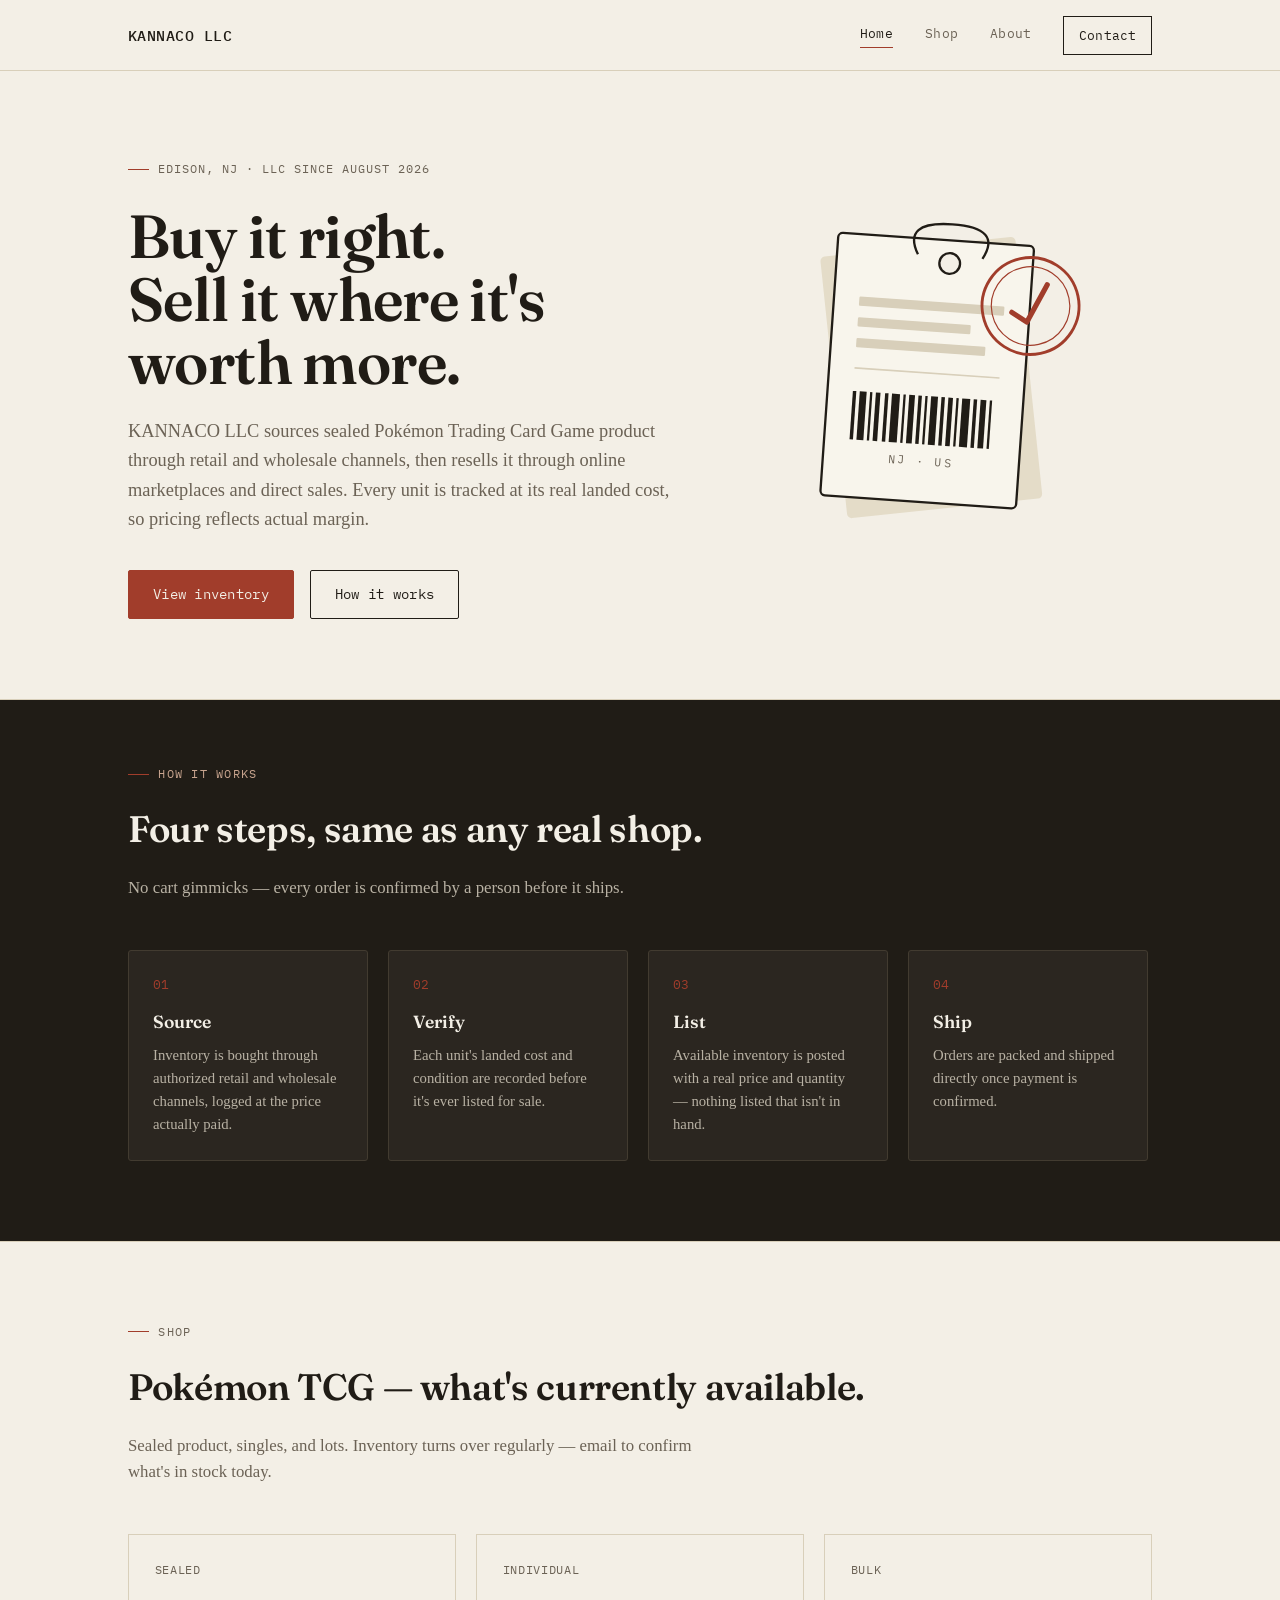
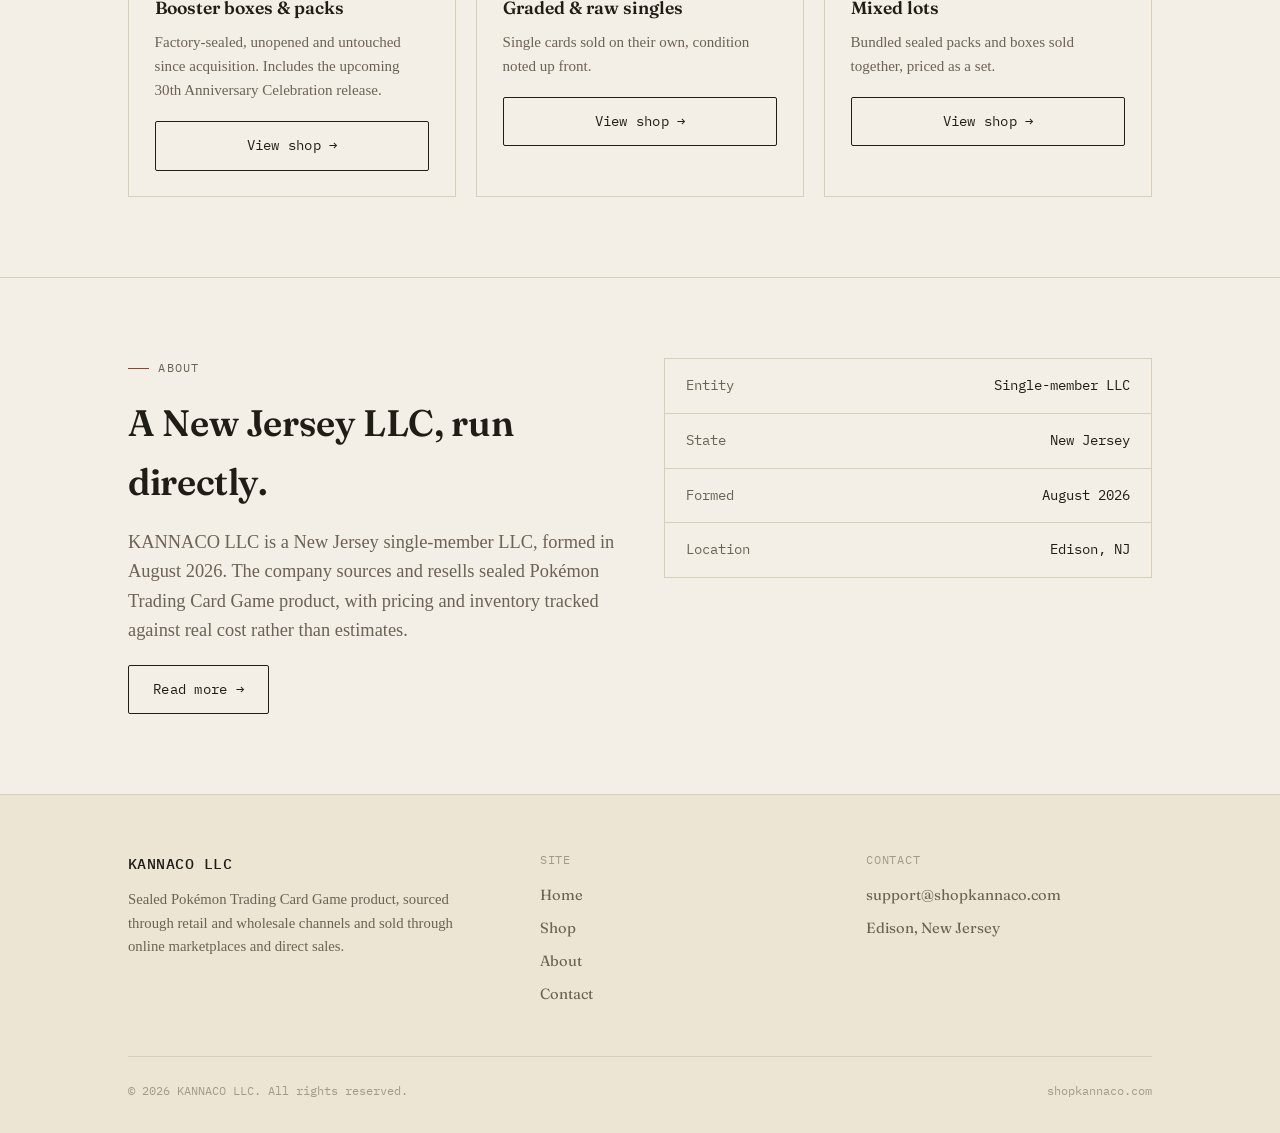
==== commit 9d7f8ccf: "Add files via upload" ====
--- a/index.html
+++ b/index.html
@@ -4,7 +4,7 @@
 <meta charset="utf-8">
 <meta name="viewport" content="width=device-width, initial-scale=1">
 <title>KANNACO LLC</title>
-<meta name="description" content="KANNACO LLC — e-commerce resale of consumer goods. Edison, New Jersey.">
+<meta name="description" content="KANNACO LLC — sealed Pokémon Trading Card Game product, sourced and resold. Edison, New Jersey.">
 <link rel="icon" href="data:image/svg+xml,%3Csvg xmlns='http://www.w3.org/2000/svg' viewBox='0 0 100 100'%3E%3Crect width='100' height='100' fill='%23f3efe6'/%3E%3Ccircle cx='50' cy='50' r='34' fill='none' stroke='%23a13d2b' stroke-width='5'/%3E%3Cpath d='M36 51 L46 61 L66 34' stroke='%23a13d2b' stroke-width='7' fill='none' stroke-linecap='round' stroke-linejoin='round'/%3E%3C/svg%3E">
 <link rel="preconnect" href="https://fonts.googleapis.com">
 <link rel="preconnect" href="https://fonts.gstatic.com" crossorigin>
@@ -35,9 +35,10 @@
         <span class="letterhead">Edison, NJ &middot; LLC since August 2026</span>
         <h1>Buy it right.<br>Sell it where it's worth more.</h1>
         <p class="lede">
-          KANNACO LLC sources inventory through retail and wholesale channels, then
-          resells it through online marketplaces and direct sales. Every unit is
-          tracked at its real landed cost, so pricing reflects actual margin.
+          KANNACO LLC sources sealed Pok&eacute;mon Trading Card Game product through
+          retail and wholesale channels, then resells it through online marketplaces
+          and direct sales. Every unit is tracked at its real landed cost, so pricing
+          reflects actual margin.
         </p>
         <div class="actions">
           <a class="btn btn-primary" href="shop.html">View inventory</a>
@@ -120,25 +121,25 @@
   <section>
     <div class="wrap">
       <span class="kicker reveal">Shop</span>
-      <h2 class="reveal">What's currently available.</h2>
-      <p class="section-lede reveal">Inventory turns over regularly. These are the categories we deal in — email to confirm what's in stock today.</p>
+      <h2 class="reveal">Pok&eacute;mon TCG — what's currently available.</h2>
+      <p class="section-lede reveal">Sealed product, singles, and lots. Inventory turns over regularly — email to confirm what's in stock today.</p>
       <div class="cardgrid reveal-group">
         <div class="card reveal">
           <span class="tag">Sealed</span>
-          <h3>Sealed inventory</h3>
-          <p>Factory-sealed units, unopened and untouched since acquisition.</p>
+          <h3>Booster boxes &amp; packs</h3>
+          <p>Factory-sealed, unopened and untouched since acquisition. Includes the upcoming 30th Anniversary Celebration release.</p>
           <a class="btn btn-ghost" href="shop.html">View shop &rarr;</a>
         </div>
         <div class="card reveal">
           <span class="tag">Individual</span>
-          <h3>Individual items</h3>
-          <p>Single pieces sold on their own, condition noted up front.</p>
+          <h3>Graded &amp; raw singles</h3>
+          <p>Single cards sold on their own, condition noted up front.</p>
           <a class="btn btn-ghost" href="shop.html">View shop &rarr;</a>
         </div>
         <div class="card reveal">
           <span class="tag">Bulk</span>
           <h3>Mixed lots</h3>
-          <p>Bundled groups sold together, priced as a set.</p>
+          <p>Bundled sealed packs and boxes sold together, priced as a set.</p>
           <a class="btn btn-ghost" href="shop.html">View shop &rarr;</a>
         </div>
       </div>
@@ -152,8 +153,9 @@
         <h2>A New Jersey LLC, run directly.</h2>
         <p class="lede" style="margin-bottom:1.2rem">
           KANNACO LLC is a New Jersey single-member LLC, formed in August 2026.
-          The company sources and resells consumer goods, with pricing and
-          inventory tracked against real cost rather than estimates.
+          The company sources and resells sealed Pok&eacute;mon Trading Card Game
+          product, with pricing and inventory tracked against real cost rather
+          than estimates.
         </p>
         <a class="btn btn-ghost" href="about.html">Read more &rarr;</a>
       </div>
@@ -175,7 +177,7 @@
     <div class="footgrid">
       <div class="footbrand">
         <a class="brand" href="index.html">KANNACO LLC</a>
-        <p>E-commerce resale of consumer goods, sourced through retail and wholesale channels and sold through online marketplaces and direct sales.</p>
+        <p>Sealed Pok&eacute;mon Trading Card Game product, sourced through retail and wholesale channels and sold through online marketplaces and direct sales.</p>
       </div>
       <div class="footcol">
         <span class="k">Site</span>
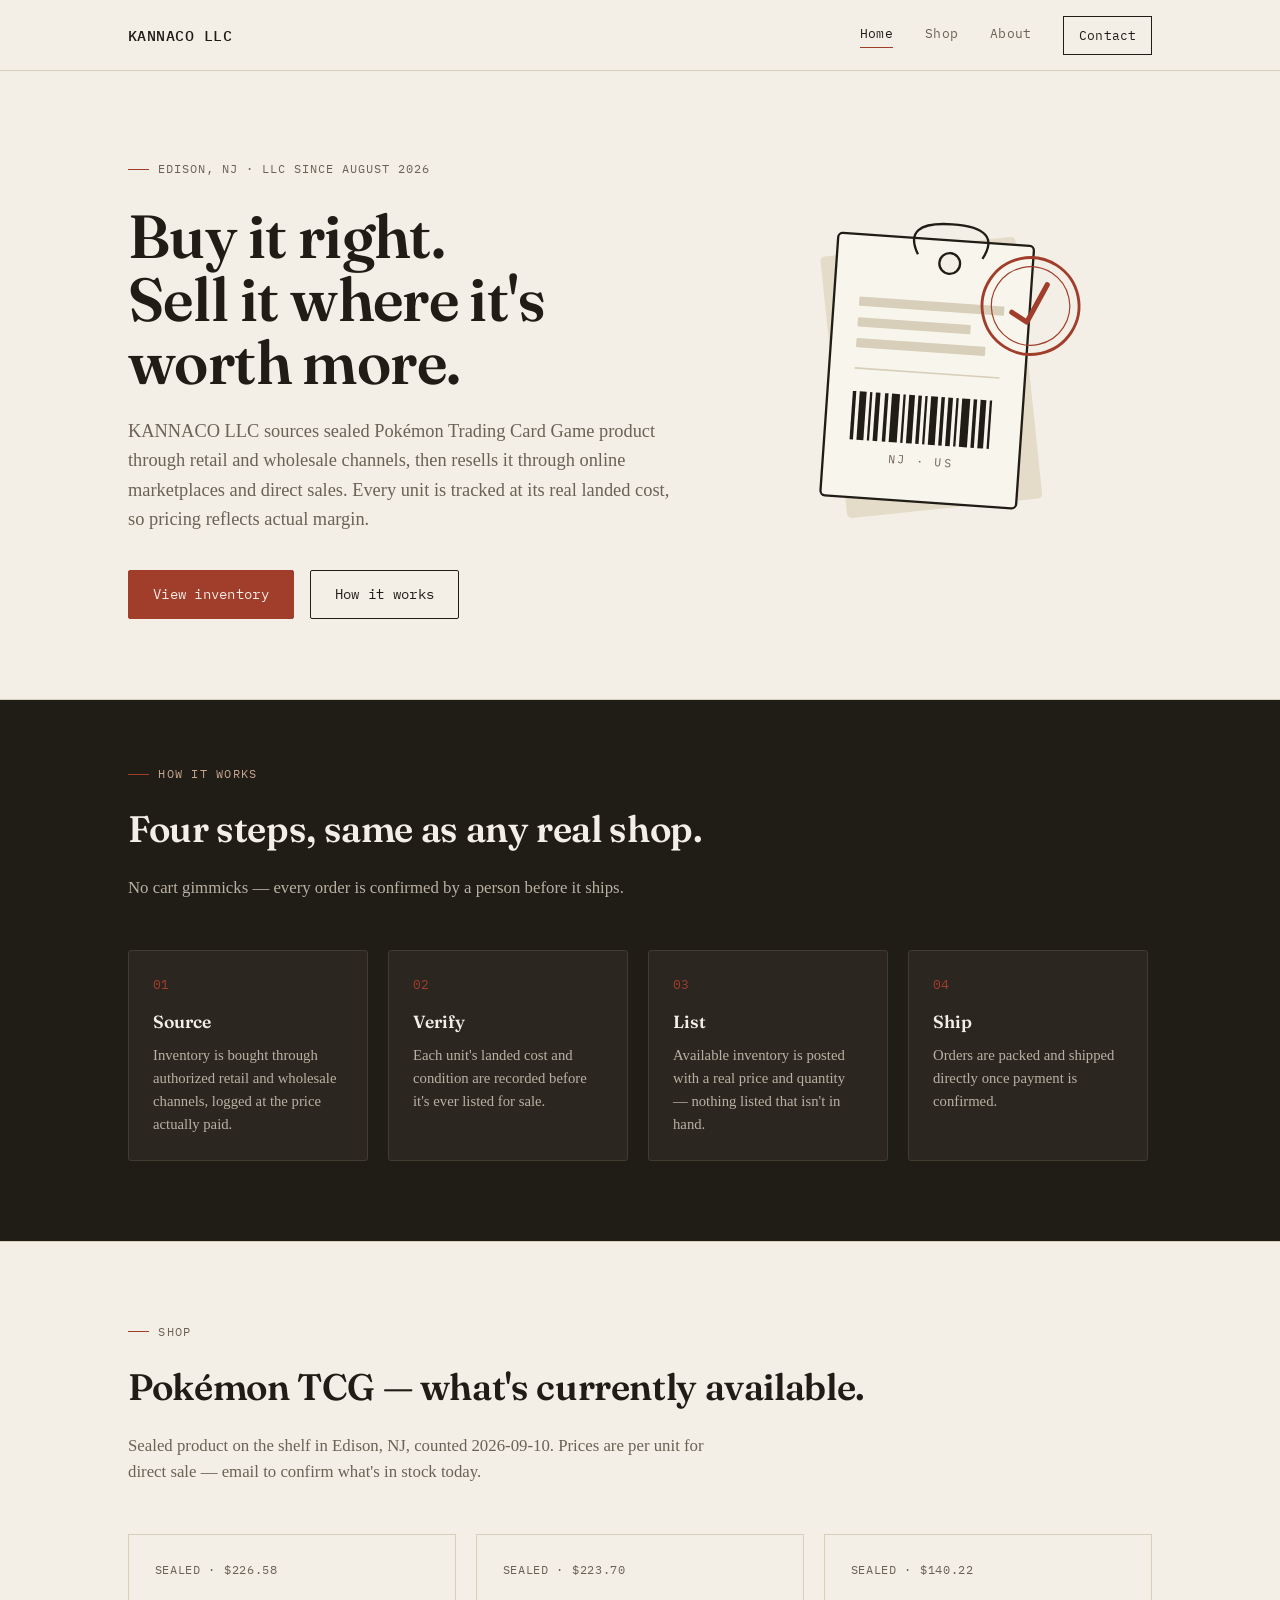
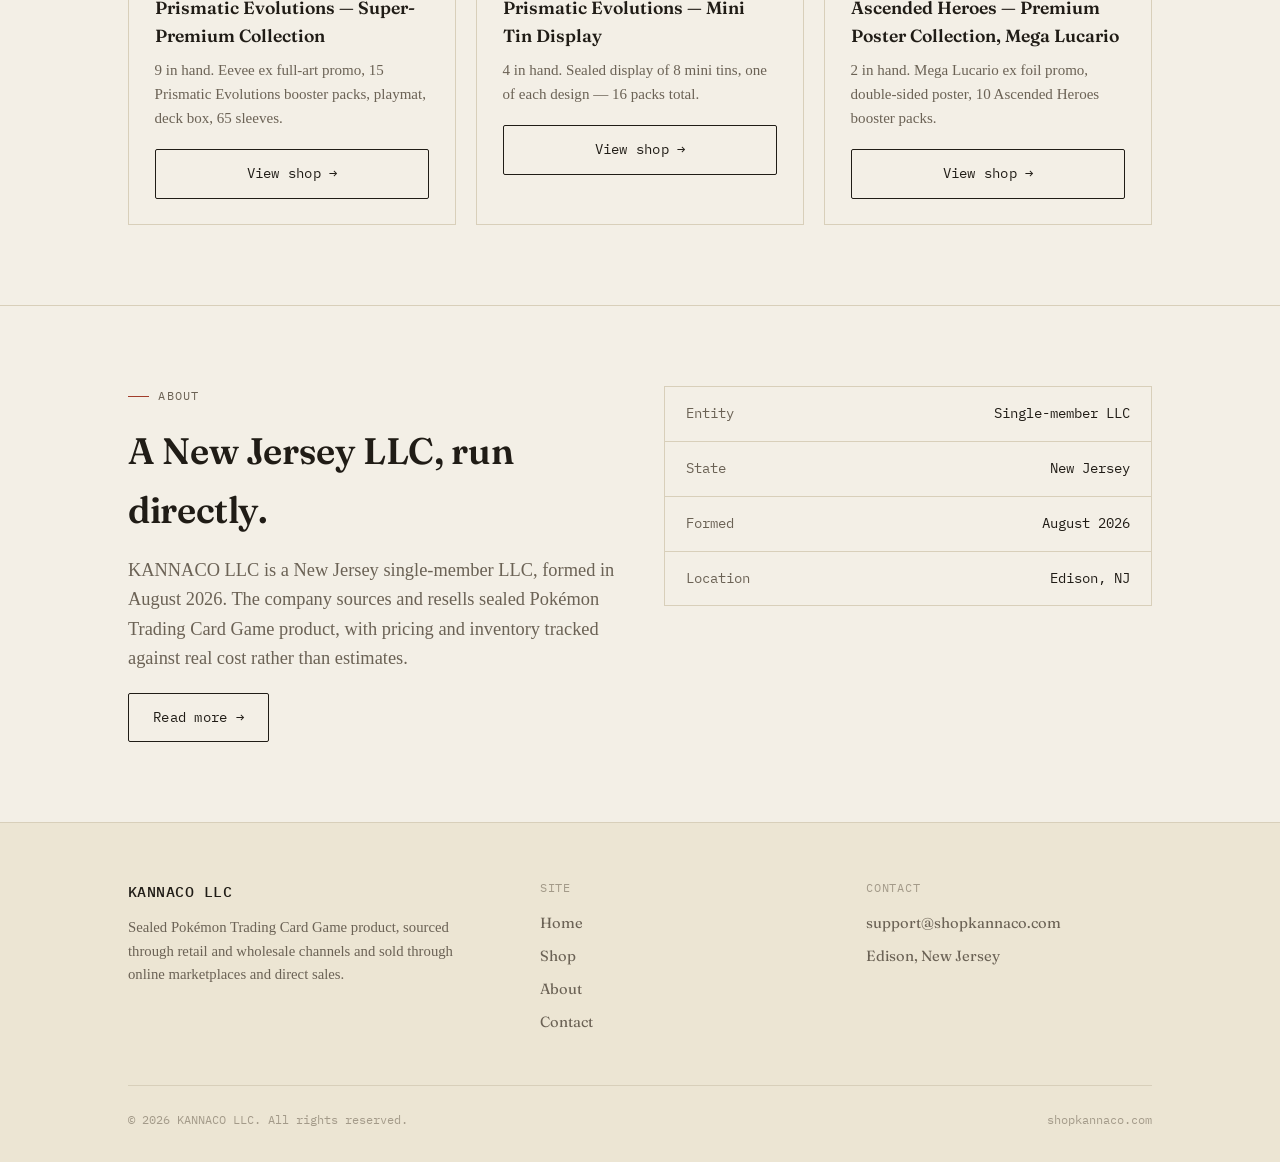
==== commit 9e7e11d4: "Add files via upload" ====
--- a/index.html
+++ b/index.html
@@ -122,24 +122,24 @@
     <div class="wrap">
       <span class="kicker reveal">Shop</span>
       <h2 class="reveal">Pok&eacute;mon TCG — what's currently available.</h2>
-      <p class="section-lede reveal">Sealed product, singles, and lots. Inventory turns over regularly — email to confirm what's in stock today.</p>
+      <p class="section-lede reveal">Sealed product on the shelf in Edison, NJ, counted 2026-09-10. Prices are per unit for direct sale — email to confirm what's in stock today.</p>
       <div class="cardgrid reveal-group">
         <div class="card reveal">
-          <span class="tag">Sealed</span>
-          <h3>Booster boxes &amp; packs</h3>
-          <p>Factory-sealed, unopened and untouched since acquisition. Includes the upcoming 30th Anniversary Celebration release.</p>
+          <span class="tag">Sealed &middot; $226.58</span>
+          <h3>Prismatic Evolutions &mdash; Super-Premium Collection</h3>
+          <p>9 in hand. Eevee ex full-art promo, 15 Prismatic Evolutions booster packs, playmat, deck box, 65 sleeves.</p>
           <a class="btn btn-ghost" href="shop.html">View shop &rarr;</a>
         </div>
         <div class="card reveal">
-          <span class="tag">Individual</span>
-          <h3>Graded &amp; raw singles</h3>
-          <p>Single cards sold on their own, condition noted up front.</p>
+          <span class="tag">Sealed &middot; $223.70</span>
+          <h3>Prismatic Evolutions &mdash; Mini Tin Display</h3>
+          <p>4 in hand. Sealed display of 8 mini tins, one of each design — 16 packs total.</p>
           <a class="btn btn-ghost" href="shop.html">View shop &rarr;</a>
         </div>
         <div class="card reveal">
-          <span class="tag">Bulk</span>
-          <h3>Mixed lots</h3>
-          <p>Bundled sealed packs and boxes sold together, priced as a set.</p>
+          <span class="tag">Sealed &middot; $140.22</span>
+          <h3>Ascended Heroes &mdash; Premium Poster Collection, Mega Lucario</h3>
+          <p>2 in hand. Mega Lucario ex foil promo, double-sided poster, 10 Ascended Heroes booster packs.</p>
           <a class="btn btn-ghost" href="shop.html">View shop &rarr;</a>
         </div>
       </div>
--- a/site.css
+++ b/site.css
@@ -155,6 +155,7 @@
   transition:border-color .15s ease, background .15s ease, transform .15s ease;
 }
 .card:hover{border-color:var(--dimmer); background:var(--paper-raised); transform:translateY(-2px)}
+.card .glyph-icon{margin-bottom:1rem; display:block}
 .card .tag{
   font-family:'IBM Plex Mono',monospace; font-size:.72rem; color:var(--dim);
   text-transform:uppercase; letter-spacing:.06em; margin-bottom:.9rem; display:block;
